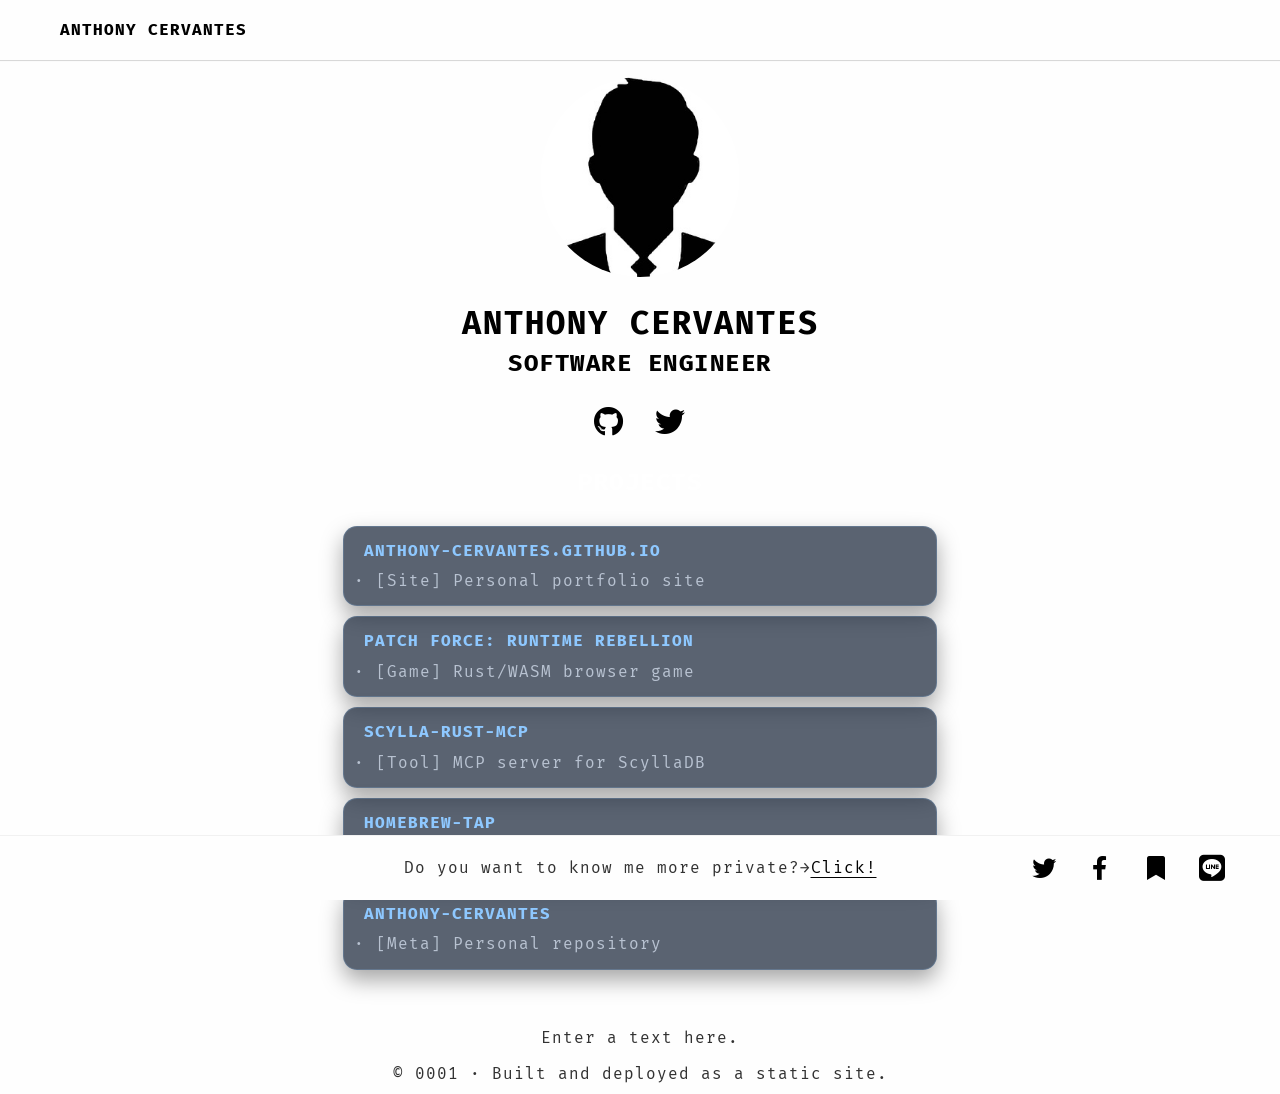
==== index.html @ d8d93382 "Remove Hugo artifacts and use plain static site" ====
<!DOCTYPE html>
<html lang="en">

  <head>
    <meta charset="utf-8">
    <meta name="viewport" content="width=device-width, initial-scale=1.0">

    <meta name="author" content="Anthony Cervantes">
    <meta name="description" content="Anthony Cervantes&#39; personal website">
    <meta name="keywords" content="blog,developer,personal">

    <meta property="og:site_name" content="Anthony Cervantes">
    <meta property="og:title" content="Anthony Cervantes">
    <meta property="og:description" content="Anthony Cervantes&#39; personal website">
    <meta property="og:type" content="website">
    <meta property="og:url" content="https://anthony-cervantes.github.io/">
    <meta property="og:image" content="https://anthony-cervantes.github.io/images/tn.png">
    <meta name="twitter:card" content="summary">
    <meta name="twitter:site" content="https://anthony-cervantes.github.io/">
    <meta name="twitter:image" content="https://anthony-cervantes.github.io/images/tn.png">

    <base href="https://anthony-cervantes.github.io/">
    <title>Anthony Cervantes</title>

    <link rel="canonical" href="https://anthony-cervantes.github.io/">
    
    <link rel="stylesheet" href="https://use.fontawesome.com/releases/v5.2.0/css/all.css" integrity="sha384-hWVjflwFxL6sNzntih27bfxkr27PmbbK/iSvJ+a4+0owXq79v+lsFkW54bOGbiDQ" crossorigin="anonymous">
    
    <link  rel="stylesheet" href="https://fonts.googleapis.com/css?family=Fira+Mono:400,700">
    <link rel="stylesheet" href="/css/normalize.min.css">
    <link rel="stylesheet" href="/css/style.min.css">

    

    

    <link rel="icon" type="image/png" href="/images/favicon-32x32.png" sizes="32x32">
    <link rel="icon" type="image/png" href="/images/favicon-16x16.png" sizes="16x16">

    <style>
      .projects {
        margin-top: 2.5rem;
        text-align: left;
        max-width: 700px;
      }

      .project-list {
        list-style: none;
        padding: 0;
        margin: 0;
        line-height: 1.9;
        display: grid;
        gap: 1rem;
      }

      .project-card {
        background: rgba(20, 34, 54, 0.7);
        border: 1px solid rgba(142, 200, 255, 0.2);
        border-radius: 14px;
        padding: 0.9rem 1rem;
        box-shadow: 0 10px 22px rgba(0, 0, 0, 0.35);
        transform: translateY(0);
        transition: transform 0.2s ease, box-shadow 0.2s ease;
      }

      .project-card:hover,
      .project-card:focus-within {
        transform: translateY(-4px);
        box-shadow: 0 14px 32px rgba(0, 0, 0, 0.45);
      }

      .project-card a {
        color: #8ec8ff;
        text-decoration: none;
        font-weight: 600;
      }

      .project-card a:hover {
        text-decoration: underline;
      }

      .project-meta {
        color: #b8c2d1;
        display: block;
      }

      @media (max-width: 480px) {
        .project-card {
          border-radius: 12px;
          padding: 0.8rem 0.85rem;
        }
      }
    </style>
  </head>

  <body class="">
    <main class="wrapper">
      <nav class="navigation">
  <section class="container">
    <a class="navigation-title" href="/">Anthony Cervantes</a>
    <input type="checkbox" id="menu-control"/>
    <label class="menu-mobile  float-right " for="menu-control">
      <span class="btn-mobile  float-right ">&#9776;</span>
      <ul class="navigation-list">
        
          
          
          
        
        
      </ul>
    </label>
  </section>
</nav>


      <div class="content">
        
  <section class="container centered">
  <div class="about">
    
      <div class="avatar"><img src="/images/avatar.jpg" alt="avatar"></div>
    
    <h1>Anthony Cervantes</h1>
    <h2>SOFTWARE ENGINEER</h2>
    
    <ul class="social-list">
      
        <li class="social-item">
          <a href="https://github.com/anthony-cervantes" aria-label="Github" >
            
              <i class="fab fa-github" aria-hidden="true"></i>
            
          </a>
        </li>
      
        <li class="social-item">
          <a href="https://twitter.com/maverick052184/" aria-label="Twitter" >
            
              <i class="fab fa-twitter" aria-hidden="true"></i>
            
          </a>
        </li>
      
    </ul>

    <section class="projects">
      <h2 style="text-align: center; margin-bottom: 1rem; color: #fff;">Projects</h2>
      <ul class="project-list">
        <li class="project-card">
          <a href="https://github.com/anthony-cervantes/anthony-cervantes.github.io" target="_blank" rel="noopener">anthony-cervantes.github.io</a>
          <span class="project-meta"> · [Site] Personal portfolio site</span>
        </li>
        <li class="project-card">
          <a href="https://anthony-cervantes.github.io/patch-force-runtime-rebellion/" target="_blank" rel="noopener">Patch Force: Runtime Rebellion</a>
          <span class="project-meta"> · [Game] Rust/WASM browser game</span>
        </li>
        <li class="project-card">
          <a href="https://github.com/anthony-cervantes/scylla-rust-mcp" target="_blank" rel="noopener">scylla-rust-mcp</a>
          <span class="project-meta"> · [Tool] MCP server for ScyllaDB</span>
        </li>
        <li class="project-card">
          <a href="https://github.com/anthony-cervantes/homebrew-tap" target="_blank" rel="noopener">homebrew-tap</a>
          <span class="project-meta"> · [Tool] Homebrew tap for Anthony Cervantes projects</span>
        </li>
        <li class="project-card">
          <a href="https://github.com/anthony-cervantes/anthony-cervantes" target="_blank" rel="noopener">anthony-cervantes</a>
          <span class="project-meta"> · [Meta] Personal repository</span>
        </li>
      </ul>
    </section>
    
  </div>
</section>


      </div>
      
        <footer class="footer">
  <section class="container">
    
      <div class="sns-shares sp-sns-shares">
        
          <a class="sns-share twitter-share" href="https://twitter.com/intent/tweet?original_referer=https%3A%2F%2Fanthony-cervantes.github.io%2F&ref_src=twsrc%5Etfw&text=Anthony%20Cervantes Anthony%20Cervantes&tw_p=tweetbutton&url=https%3A%2F%2Fanthony-cervantes.github.io%2F"><i class="fab fa-twitter"></i></a>
        
        
          <a class="fb btn sns-share fb-share" href="http://www.facebook.com/share.php?u=https%3A%2F%2Fanthony-cervantes.github.io%2F" onclick="window.open(this.href, 'FBwindow', 'width=650, height=450, menubar=no, toolbar=no, scrollbars=yes'); return false;"><i class="fab fa-facebook-f"></i></a>
        
        
          <a class="sns-share hatena-share" href="http://b.hatena.ne.jp/entry/https://anthony-cervantes.github.io/"  data-hatena-bookmark-layout="touch" data-hatena-bookmark-width="40" data-hatena-bookmark-height="40" title="このエントリーをはてなブックマークに追加"><i class="fas fa-bookmark"></i></a>
        
        
          <a class="sns-share line-share" href="https://social-plugins.line.me/lineit/share?url=https%3A%2F%2Fanthony-cervantes.github.io%2F"><i class="fab fa-line"></i></a>
        
        
      </div>
    
    
      <p>Enter a text here.</p>
    
     © 0001 · Built and deployed as a static site.

  </section>
</footer>
<div class="fixed-bar">
  <section class="container">
    
      <p id="privateTriggerText">Do you want to know me more private?→<a id="privateTrigger">Click!</a></p>
    
    
      <div class="sns-shares pc-sns-shares">
        
          <a class="sns-share twitter-share" href="https://twitter.com/intent/tweet?original_referer=https%3A%2F%2Fanthony-cervantes.github.io%2F&ref_src=twsrc%5Etfw&text=Anthony%20Cervantes Anthony%20Cervantes&tw_p=tweetbutton&url=https%3A%2F%2Fanthony-cervantes.github.io%2F"><i class="fab fa-twitter"></i></a>
        
        
          <a class="fb btn sns-share fb-share" href="http://www.facebook.com/share.php?u=https%3A%2F%2Fanthony-cervantes.github.io%2F" onclick="window.open(this.href, 'FBwindow', 'width=650, height=450, menubar=no, toolbar=no, scrollbars=yes'); return false;"><i class="fab fa-facebook-f"></i></a>
        
        
          <a class="sns-share hatena-share" href="http://b.hatena.ne.jp/entry/https://anthony-cervantes.github.io/"  data-hatena-bookmark-layout="touch" data-hatena-bookmark-width="40" data-hatena-bookmark-height="40" title="このエントリーをはてなブックマークに追加"><i class="fas fa-bookmark"></i></a>
        
        
          <a class="sns-share line-share" href="https://social-plugins.line.me/lineit/share?url=https%3A%2F%2Fanthony-cervantes.github.io%2F"><i class="fab fa-line"></i></a>
        
        
      </div>
    
  </section>
</div>

      
    </main>

    

  <script src="/js/app.js"></script>
  
  <script>
  (function($) {
    $(function() {
      $('#privateTrigger').on('click', function() {
        $('.private').slideToggle();
        $('#privateTriggerText').text("Thank You! Please share it if you like it→");
      });
    });
   })(jQuery);
  </script>
  
  </body>
</html>
---- css/style.min.css ----
*,*:after,*:before{box-sizing:inherit}html{box-sizing:border-box;font-size:62.5%}body{display:flex;color:#323232;background-color:#fefefe;font-family:'Fira Mono',monospace;font-size:1.6em;font-weight:400;letter-spacing:.0625em;line-height:1.8em}@media only screen and (min-device-width:320px) and (max-device-width:480px){body{font-size:1.4em;line-height:1.6em}}a{font-weight:700;color:#000;text-decoration:none}a:focus,a:hover{text-decoration:underline}p{margin:1.6rem 0 1.6rem 0}p a{font-weight:400;color:#000;text-decoration:underline;text-underline-position:under}p a:focus,p a:hover{color:#36c}h1,h2,h3,h4,h5,h6{color:#000;text-transform:uppercase;letter-spacing:.0625em;margin:3.2rem 0 1.6rem 0}h1{font-size:3.2rem;line-height:3.2rem}@media only screen and (min-device-width:320px) and (max-device-width:480px){h1{font-size:2.8rem;line-height:2.8rem}}h2{font-size:2.8rem;line-height:2.8rem}@media only screen and (min-device-width:320px) and (max-device-width:480px){h2{font-size:2.4rem;line-height:2.4rem}}h3{font-size:2.4rem;line-height:2.4rem}@media only screen and (min-device-width:320px) and (max-device-width:480px){h3{font-size:2rem;line-height:2rem}}h4{font-size:2.2rem;line-height:2.2rem}@media only screen and (min-device-width:320px) and (max-device-width:480px){h4{font-size:1.8rem;line-height:1.8rem}}h5{font-size:2rem;line-height:2rem}@media only screen and (min-device-width:320px) and (max-device-width:480px){h5{font-size:1.6rem;line-height:1.6rem}}h6{font-size:1.4rem;line-height:1.4rem}pre{margin:1.6rem 0 1rem 0;padding:1.6rem;overflow-x:auto}code{display:inline-block;background-color:#000;color:#fefefe;padding:.4rem .8rem .4rem .8rem}blockquote{border-left:2px solid #dcdcdc;padding-left:1.6rem;font-style:italic}th,td{padding:1.6rem}table{border-collapse:collapse}table td,table th{border:2px solid #000}table tr:first-child th{border-top:0}table tr:last-child td{border-bottom:0}table tr td:first-child,table tr th:first-child{border-left:0}table tr td:last-child,table tr th:last-child{border-right:0}img{max-width:100%}.wrapper{display:flex;flex-direction:column;min-height:100vh;width:100%}.container{margin:0 auto;max-width:120rem;width:100%;padding-left:2rem;padding-right:2rem}.navigation{height:6rem;width:100%}.navigation a{display:inline;font-size:1.6rem;text-transform:uppercase;line-height:6rem;letter-spacing:.1rem}@media only screen and (min-device-width:320px) and (max-device-width:768px){.navigation a{font-size:1.6rem}}.navigation ul{list-style:none;margin-bottom:0;margin-top:0}.navigation ul li{float:left;margin:0;position:relative}.navigation ul li a{margin-left:1rem;margin-right:1rem}@media only screen and (min-device-width:320px) and (max-device-width:768px){.navigation ul li{float:none !important}}@media only screen and (min-device-width:320px) and (max-device-width:768px){.navigation ul{visibility:hidden;opacity:0;max-height:0;z-index:5;top:5rem;right:0;width:100%;position:absolute;background-color:rgba(254,254,254,0.98);padding:0;border-bottom:solid 2px #e2dfe1;transition:opacity .25s,max-height .15s linear}}#menu-control{display:none}.btn-mobile{display:none}.mobile-menu-lang-separator-centered{display:none}@media only screen and (min-device-width:320px) and (max-device-width:768px){.btn-mobile{display:block;font-size:2rem;color:black;cursor:pointer;margin-top:1.5rem}#menu-control:checked+label .btn-mobile{color:#e2dfe1}#menu-control:checked+label ul{visibility:visible;opacity:1;max-height:100rem}.navigation-item{position:relative}.mobile-menu-lang-separator-centered{display:block;padding-left:7rem;padding-right:7rem}.mobile-menu-lang-separator-full{padding-left:1.5rem;padding-right:1.5rem}.multilingual-separator{display:none}.align-left{text-align:left;padding-left:1rem}.align-right{text-align:right;padding-right:1rem}.align-center{text-align:center}}.content{flex:1;margin-top:1.6rem;margin-bottom:3.2rem}.content article header{margin-top:3.2rem;margin-bottom:3.2rem}.content article header h1,.content article header h2{margin:0}.content article header h2{margin-top:1rem;font-size:1.8rem;color:#323232}@media only screen and (min-device-width:320px) and (max-device-width:480px){.content article header h2{font-size:1.6rem}}.avatar img{width:20rem;height:auto;border-radius:50%}@media only screen and (max-device-width:768px){.avatar img{width:10rem}}.list ul{margin:3.2rem 0 3.2rem 0;list-style:none;padding:0}.list ul li{font-size:1.6rem}@media only screen and (min-device-width:320px) and (max-device-width:480px){.list ul li{font-size:1.4rem;margin:1.6rem 0 1.6rem 0}}.list ul li span{display:inline-block;text-align:right;width:20rem;margin-right:3rem}@media only screen and (min-device-width:320px) and (max-device-width:480px){.list ul li span{display:block;text-align:left}}.list ul li a{text-transform:uppercase}.pagination{margin-top:6rem;text-align:center}.pagination li{display:inline;text-align:center}.pagination li span{margin:0;text-align:center;width:3.2rem}.pagination li a span{margin:0;text-align:center;width:3.2rem}.centered{display:flex;height:100%;align-items:center;justify-content:center}.centered .about{text-align:center}.centered .about h1{margin-top:2rem;margin-bottom:.5rem}.centered .about h2{margin-top:1rem;margin-bottom:.5rem;font-size:2.4rem}@media only screen and (min-device-width:320px) and (max-device-width:480px){.centered .about h2{font-size:2rem}}.centered .about ul{list-style:none;margin:3rem 0 1rem 0;padding:0}.centered .about ul li{display:inline-block;position:relative}.centered .about ul li a{text-transform:uppercase;margin-left:1rem;margin-right:1rem;font-size:1.6rem}@media only screen and (min-device-width:320px) and (max-device-width:480px){.centered .about ul li a{font-size:1.4rem}}.centered .error{text-align:center}.centered .error h1{margin-top:2rem;margin-bottom:.5rem;font-size:4.6rem}@media only screen and (min-device-width:320px) and (max-device-width:480px){.centered .error h1{font-size:3.2rem}}.centered .error h2{margin-top:2rem;margin-bottom:3.2rem;font-size:3.2rem}@media only screen and (min-device-width:320px) and (max-device-width:480px){.centered .error h2{font-size:2.8rem}}.footer{width:100%;text-align:center;line-height:2rem;margin-bottom:1rem}.float-right{float:right}.float-left{float:left}.title{font-weight:bold}a{position:relative;transition:.5s}a:before,a:after{position:absolute;bottom:-2px;content:"";display:inline-block;width:0;height:2px;background:#f30034;transition:.5s}a:before{left:50%}a:after{right:50%}a:hover{text-decoration:none}a:hover:before,a:hover:after{width:50%}.private{display:none}.private-inner{display:table-cell}.portfolio .portfolio-inner{display:flex;align-items:stretch}.portfolio .portfolio-inner .portfolio-image{display:flex;align-items:center;margin-right:5%;width:45%}.portfolio .portfolio-inner .portfolio-content{flex:1}#privateTrigger{cursor:pointer}#privateTrigger:hover:before,#privateTrigger:hover:after{width:0}.navigation{height:auto;box-shadow:0 0 1px rgba(0,0,0,0.08);border-bottom:1px solid rgba(0,0,0,0.15)}.fixed-bar{position:fixed;bottom:0;margin:0;height:65px;width:100%;border-top:1px solid rgba(0,0,0,0.05);background:#fefefe}.fixed-bar .container{display:flex;justify-content:center;align-items:center;position:relative;height:65px}code{background:#364549 !important}.social-list .social-item i{font-size:30px}.sns-shares{display:flex;align-items:center;justify-content:space-around;position:absolute;right:0}.sns-shares .sns-share{display:flex;align-items:center;justify-content:space-around;height:56px;width:56px;text-decoration:none}.sns-shares .sns-share:hover:before,.sns-shares .sns-share:hover:after{width:0}.sns-shares .twitter-share .fa-twitter{font-size:24px}.sns-shares .fb-share .fa-facebook-f{font-size:24px}.sns-shares .hatena-share .fa-bookmark{font-size:24px}.sns-shares .line-share .fa-line{font-size:30px}.sns-shares .linkedIn-share .fa-linkedin{font-size:30px}.sp-sns-shares{display:none}@media(max-width:920px){.pc-sns-shares{display:none}.sp-sns-shares{display:flex;position:relative;justify-content:space-around;width:100%}.portfolio .portfolio-inner{display:block}.portfolio .portfolio-inner .portfolio-image{width:100%}}.chroma{color:#e3e3e3;background-color:#364549}.chroma .err{color:#ddd;border-bottom:2px dotted #c01b1b}.chroma .lntd{vertical-align:top;padding:0;margin:0;border:0}.chroma .lntable{border-spacing:0;padding:0;margin:0;border:0;width:auto;overflow:auto;display:block}.chroma .hl{display:block;width:100%;background-color:#ffc}.chroma .lnt{margin-right:.4em;padding:0 .4em 0 .4em}.chroma .ln{margin-right:.4em;padding:0 .4em 0 .4em}.chroma .k{color:#ebd247}.chroma .kc{color:#ebd247}.chroma .kd{color:#ebd247}.chroma .kn{color:#ff8095}.chroma .kp{color:#ebd247}.chroma .kr{color:#ebd247}.chroma .kt{color:#ebd247}.chroma .na{color:#8bdf4c}.chroma .nc{color:#8bdf4c}.chroma .no{color:#ebd247}.chroma .nd{color:#8bdf4c}.chroma .ne{color:#8bdf4c}.chroma .nf{color:#8bdf4c}.chroma .nx{color:#8bdf4c}.chroma .nt{color:#ff8095}.chroma .l{color:#a980f5}.chroma .ld{color:#41b7d7}.chroma .s{color:#41b7d7}.chroma .sa{color:#41b7d7}.chroma .sb{color:#41b7d7}.chroma .sc{color:#41b7d7}.chroma .dl{color:#41b7d7}.chroma .sd{color:#41b7d7}.chroma .s2{color:#41b7d7}.chroma .se{color:#a980f5}.chroma .sh{color:#41b7d7}.chroma .si{color:#41b7d7}.chroma .sx{color:#41b7d7}.chroma .sr{color:#41b7d7}.chroma .s1{color:#41b7d7}.chroma .ss{color:#41b7d7}.chroma .m{color:#a980f5}.chroma .mb{color:#a980f5}.chroma .mf{color:#a980f5}.chroma .mh{color:#a980f5}.chroma .mi{color:#a980f5}.chroma .il{color:#a980f5}.chroma .mo{color:#a980f5}.chroma .o{color:#ff8095}.chroma .ow{color:#ff8095}.chroma .c{color:#9dabae}.chroma .ch{color:#9dabae}.chroma .cm{color:#9dabae}.chroma .c1{color:#9dabae}.chroma .cs{color:#9dabae}.chroma .cp{color:#9dabae}.chroma .cpf{color:#9dabae}.chroma .gd{color:#ff8095}.chroma .ge{font-style:italic}.chroma .gi{color:#8bdf4c}.chroma .gs{font-weight:bold}.chroma .gu{color:#9dabae}
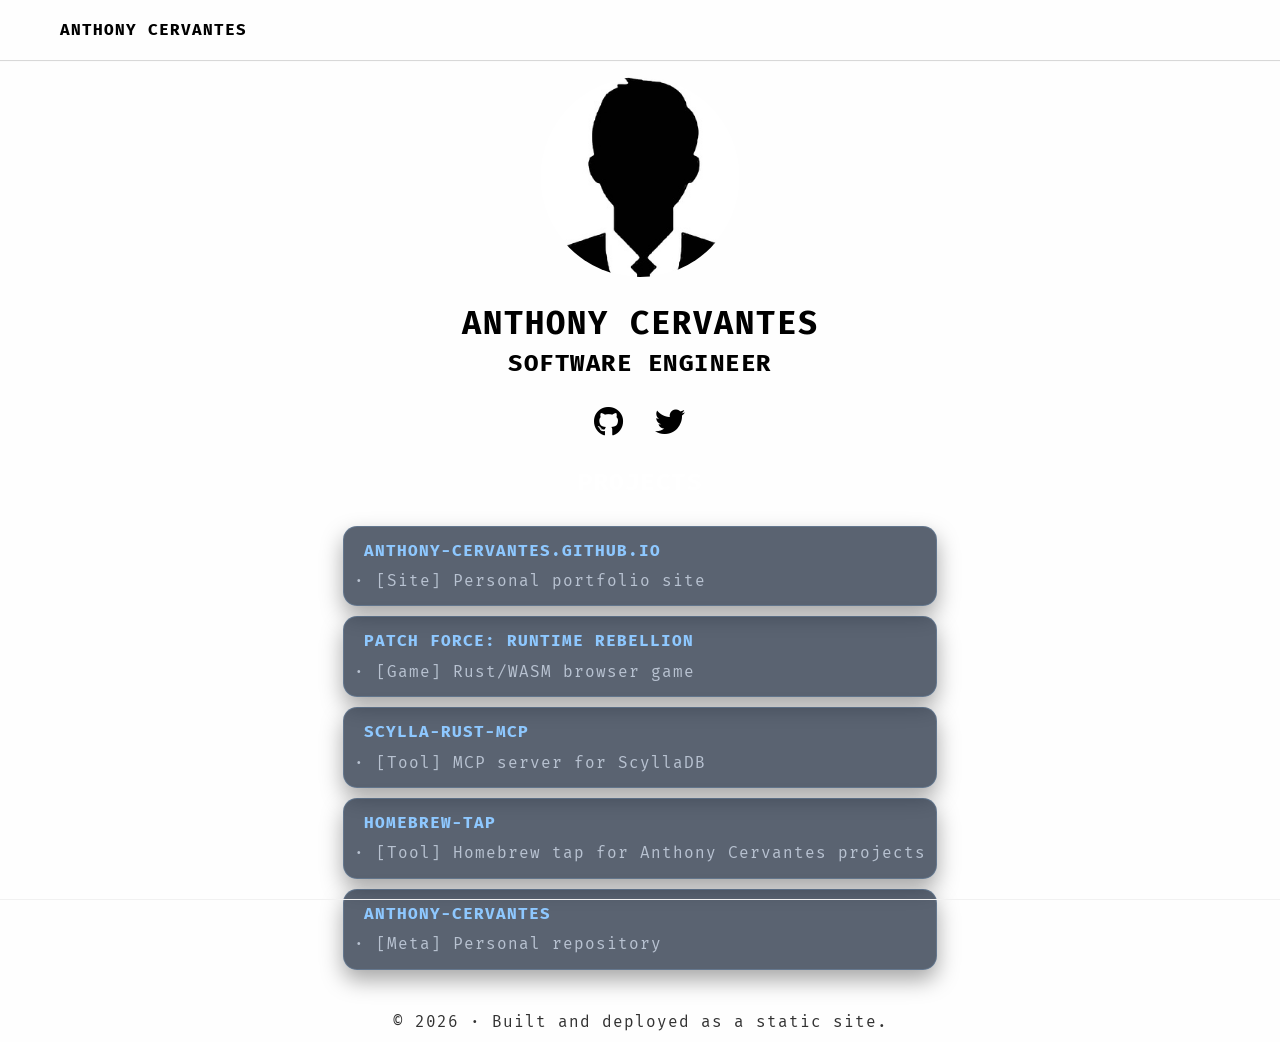
==== commit 28a3a840: "Refactor index.html and update year" ====
--- a/index.html
+++ b/index.html
@@ -1,249 +1,359 @@
-<!DOCTYPE html>
+<!doctype html>
 <html lang="en">
-
-  <head>
-    <meta charset="utf-8">
-    <meta name="viewport" content="width=device-width, initial-scale=1.0">
-
-    <meta name="author" content="Anthony Cervantes">
-    <meta name="description" content="Anthony Cervantes&#39; personal website">
-    <meta name="keywords" content="blog,developer,personal">
-
-    <meta property="og:site_name" content="Anthony Cervantes">
-    <meta property="og:title" content="Anthony Cervantes">
-    <meta property="og:description" content="Anthony Cervantes&#39; personal website">
-    <meta property="og:type" content="website">
-    <meta property="og:url" content="https://anthony-cervantes.github.io/">
-    <meta property="og:image" content="https://anthony-cervantes.github.io/images/tn.png">
-    <meta name="twitter:card" content="summary">
-    <meta name="twitter:site" content="https://anthony-cervantes.github.io/">
-    <meta name="twitter:image" content="https://anthony-cervantes.github.io/images/tn.png">
-
-    <base href="https://anthony-cervantes.github.io/">
-    <title>Anthony Cervantes</title>
-
-    <link rel="canonical" href="https://anthony-cervantes.github.io/">
-    
-    <link rel="stylesheet" href="https://use.fontawesome.com/releases/v5.2.0/css/all.css" integrity="sha384-hWVjflwFxL6sNzntih27bfxkr27PmbbK/iSvJ+a4+0owXq79v+lsFkW54bOGbiDQ" crossorigin="anonymous">
-    
-    <link  rel="stylesheet" href="https://fonts.googleapis.com/css?family=Fira+Mono:400,700">
-    <link rel="stylesheet" href="/css/normalize.min.css">
-    <link rel="stylesheet" href="/css/style.min.css">
-
-    
-
-    
-
-    <link rel="icon" type="image/png" href="/images/favicon-32x32.png" sizes="32x32">
-    <link rel="icon" type="image/png" href="/images/favicon-16x16.png" sizes="16x16">
-
-    <style>
-      .projects {
-        margin-top: 2.5rem;
-        text-align: left;
-        max-width: 700px;
-      }
-
-      .project-list {
-        list-style: none;
-        padding: 0;
-        margin: 0;
-        line-height: 1.9;
-        display: grid;
-        gap: 1rem;
-      }
-
-      .project-card {
-        background: rgba(20, 34, 54, 0.7);
-        border: 1px solid rgba(142, 200, 255, 0.2);
-        border-radius: 14px;
-        padding: 0.9rem 1rem;
-        box-shadow: 0 10px 22px rgba(0, 0, 0, 0.35);
-        transform: translateY(0);
-        transition: transform 0.2s ease, box-shadow 0.2s ease;
-      }
-
-      .project-card:hover,
-      .project-card:focus-within {
-        transform: translateY(-4px);
-        box-shadow: 0 14px 32px rgba(0, 0, 0, 0.45);
-      }
-
-      .project-card a {
-        color: #8ec8ff;
-        text-decoration: none;
-        font-weight: 600;
-      }
-
-      .project-card a:hover {
-        text-decoration: underline;
-      }
-
-      .project-meta {
-        color: #b8c2d1;
-        display: block;
-      }
-
-      @media (max-width: 480px) {
-        .project-card {
-          border-radius: 12px;
-          padding: 0.8rem 0.85rem;
-        }
-      }
-    </style>
-  </head>
-
-  <body class="">
-    <main class="wrapper">
-      <nav class="navigation">
-  <section class="container">
-    <a class="navigation-title" href="/">Anthony Cervantes</a>
-    <input type="checkbox" id="menu-control"/>
-    <label class="menu-mobile  float-right " for="menu-control">
-      <span class="btn-mobile  float-right ">&#9776;</span>
-      <ul class="navigation-list">
-        
-          
-          
-          
-        
-        
-      </ul>
-    </label>
-  </section>
-</nav>
-
-
-      <div class="content">
-        
-  <section class="container centered">
-  <div class="about">
-    
-      <div class="avatar"><img src="/images/avatar.jpg" alt="avatar"></div>
-    
-    <h1>Anthony Cervantes</h1>
-    <h2>SOFTWARE ENGINEER</h2>
-    
-    <ul class="social-list">
-      
-        <li class="social-item">
-          <a href="https://github.com/anthony-cervantes" aria-label="Github" >
-            
-              <i class="fab fa-github" aria-hidden="true"></i>
-            
-          </a>
-        </li>
-      
-        <li class="social-item">
-          <a href="https://twitter.com/maverick052184/" aria-label="Twitter" >
-            
-              <i class="fab fa-twitter" aria-hidden="true"></i>
-            
-          </a>
-        </li>
-      
-    </ul>
-
-    <section class="projects">
-      <h2 style="text-align: center; margin-bottom: 1rem; color: #fff;">Projects</h2>
-      <ul class="project-list">
-        <li class="project-card">
-          <a href="https://github.com/anthony-cervantes/anthony-cervantes.github.io" target="_blank" rel="noopener">anthony-cervantes.github.io</a>
-          <span class="project-meta"> · [Site] Personal portfolio site</span>
-        </li>
-        <li class="project-card">
-          <a href="https://anthony-cervantes.github.io/patch-force-runtime-rebellion/" target="_blank" rel="noopener">Patch Force: Runtime Rebellion</a>
-          <span class="project-meta"> · [Game] Rust/WASM browser game</span>
-        </li>
-        <li class="project-card">
-          <a href="https://github.com/anthony-cervantes/scylla-rust-mcp" target="_blank" rel="noopener">scylla-rust-mcp</a>
-          <span class="project-meta"> · [Tool] MCP server for ScyllaDB</span>
-        </li>
-        <li class="project-card">
-          <a href="https://github.com/anthony-cervantes/homebrew-tap" target="_blank" rel="noopener">homebrew-tap</a>
-          <span class="project-meta"> · [Tool] Homebrew tap for Anthony Cervantes projects</span>
-        </li>
-        <li class="project-card">
-          <a href="https://github.com/anthony-cervantes/anthony-cervantes" target="_blank" rel="noopener">anthony-cervantes</a>
-          <span class="project-meta"> · [Meta] Personal repository</span>
-        </li>
-      </ul>
-    </section>
-    
-  </div>
-</section>
-
-
-      </div>
-      
-        <footer class="footer">
-  <section class="container">
-    
-      <div class="sns-shares sp-sns-shares">
-        
-          <a class="sns-share twitter-share" href="https://twitter.com/intent/tweet?original_referer=https%3A%2F%2Fanthony-cervantes.github.io%2F&ref_src=twsrc%5Etfw&text=Anthony%20Cervantes Anthony%20Cervantes&tw_p=tweetbutton&url=https%3A%2F%2Fanthony-cervantes.github.io%2F"><i class="fab fa-twitter"></i></a>
-        
-        
-          <a class="fb btn sns-share fb-share" href="http://www.facebook.com/share.php?u=https%3A%2F%2Fanthony-cervantes.github.io%2F" onclick="window.open(this.href, 'FBwindow', 'width=650, height=450, menubar=no, toolbar=no, scrollbars=yes'); return false;"><i class="fab fa-facebook-f"></i></a>
-        
-        
-          <a class="sns-share hatena-share" href="http://b.hatena.ne.jp/entry/https://anthony-cervantes.github.io/"  data-hatena-bookmark-layout="touch" data-hatena-bookmark-width="40" data-hatena-bookmark-height="40" title="このエントリーをはてなブックマークに追加"><i class="fas fa-bookmark"></i></a>
-        
-        
-          <a class="sns-share line-share" href="https://social-plugins.line.me/lineit/share?url=https%3A%2F%2Fanthony-cervantes.github.io%2F"><i class="fab fa-line"></i></a>
-        
-        
-      </div>
-    
-    
-      <p>Enter a text here.</p>
-    
-     © 0001 · Built and deployed as a static site.
-
-  </section>
-</footer>
-<div class="fixed-bar">
-  <section class="container">
-    
-      <p id="privateTriggerText">Do you want to know me more private?→<a id="privateTrigger">Click!</a></p>
-    
-    
-      <div class="sns-shares pc-sns-shares">
-        
-          <a class="sns-share twitter-share" href="https://twitter.com/intent/tweet?original_referer=https%3A%2F%2Fanthony-cervantes.github.io%2F&ref_src=twsrc%5Etfw&text=Anthony%20Cervantes Anthony%20Cervantes&tw_p=tweetbutton&url=https%3A%2F%2Fanthony-cervantes.github.io%2F"><i class="fab fa-twitter"></i></a>
-        
-        
-          <a class="fb btn sns-share fb-share" href="http://www.facebook.com/share.php?u=https%3A%2F%2Fanthony-cervantes.github.io%2F" onclick="window.open(this.href, 'FBwindow', 'width=650, height=450, menubar=no, toolbar=no, scrollbars=yes'); return false;"><i class="fab fa-facebook-f"></i></a>
-        
-        
-          <a class="sns-share hatena-share" href="http://b.hatena.ne.jp/entry/https://anthony-cervantes.github.io/"  data-hatena-bookmark-layout="touch" data-hatena-bookmark-width="40" data-hatena-bookmark-height="40" title="このエントリーをはてなブックマークに追加"><i class="fas fa-bookmark"></i></a>
-        
-        
-          <a class="sns-share line-share" href="https://social-plugins.line.me/lineit/share?url=https%3A%2F%2Fanthony-cervantes.github.io%2F"><i class="fab fa-line"></i></a>
-        
-        
-      </div>
-    
-  </section>
-</div>
-
-      
-    </main>
-
-    
-
-  <script src="/js/app.js"></script>
-  
-  <script>
-  (function($) {
-    $(function() {
-      $('#privateTrigger').on('click', function() {
-        $('.private').slideToggle();
-        $('#privateTriggerText').text("Thank You! Please share it if you like it→");
-      });
-    });
-   })(jQuery);
-  </script>
-  
-  </body>
+    <head>
+        <meta charset="utf-8" />
+        <meta name="viewport" content="width=device-width, initial-scale=1.0" />
+
+        <meta name="author" content="Anthony Cervantes" />
+        <meta
+            name="description"
+            content="Anthony Cervantes&#39; personal website"
+        />
+        <meta name="keywords" content="blog,developer,personal" />
+
+        <meta property="og:site_name" content="Anthony Cervantes" />
+        <meta property="og:title" content="Anthony Cervantes" />
+        <meta
+            property="og:description"
+            content="Anthony Cervantes&#39; personal website"
+        />
+        <meta property="og:type" content="website" />
+        <meta
+            property="og:url"
+            content="https://anthony-cervantes.github.io/"
+        />
+        <meta
+            property="og:image"
+            content="https://anthony-cervantes.github.io/images/tn.png"
+        />
+        <meta name="twitter:card" content="summary" />
+        <meta
+            name="twitter:site"
+            content="https://anthony-cervantes.github.io/"
+        />
+        <meta
+            name="twitter:image"
+            content="https://anthony-cervantes.github.io/images/tn.png"
+        />
+
+        <base href="https://anthony-cervantes.github.io/" />
+        <title>Anthony Cervantes</title>
+
+        <link rel="canonical" href="https://anthony-cervantes.github.io/" />
+
+        <link
+            rel="stylesheet"
+            href="https://use.fontawesome.com/releases/v5.2.0/css/all.css"
+            integrity="sha384-hWVjflwFxL6sNzntih27bfxkr27PmbbK/iSvJ+a4+0owXq79v+lsFkW54bOGbiDQ"
+            crossorigin="anonymous"
+        />
+
+        <link
+            rel="stylesheet"
+            href="https://fonts.googleapis.com/css?family=Fira+Mono:400,700"
+        />
+        <link rel="stylesheet" href="/css/normalize.min.css" />
+        <link rel="stylesheet" href="/css/style.min.css" />
+
+        <link
+            rel="icon"
+            type="image/png"
+            href="/images/favicon-32x32.png"
+            sizes="32x32"
+        />
+        <link
+            rel="icon"
+            type="image/png"
+            href="/images/favicon-16x16.png"
+            sizes="16x16"
+        />
+
+        <style>
+            .projects {
+                margin-top: 2.5rem;
+                text-align: left;
+                max-width: 700px;
+            }
+
+            .project-list {
+                list-style: none;
+                padding: 0;
+                margin: 0;
+                line-height: 1.9;
+                display: grid;
+                gap: 1rem;
+            }
+
+            .project-card {
+                background: rgba(20, 34, 54, 0.7);
+                border: 1px solid rgba(142, 200, 255, 0.2);
+                border-radius: 14px;
+                padding: 0.9rem 1rem;
+                box-shadow: 0 10px 22px rgba(0, 0, 0, 0.35);
+                transform: translateY(0);
+                transition:
+                    transform 0.2s ease,
+                    box-shadow 0.2s ease;
+            }
+
+            .project-card:hover,
+            .project-card:focus-within {
+                transform: translateY(-4px);
+                box-shadow: 0 14px 32px rgba(0, 0, 0, 0.45);
+            }
+
+            .project-card a {
+                color: #8ec8ff;
+                text-decoration: none;
+                font-weight: 600;
+            }
+
+            .project-card a:hover {
+                text-decoration: underline;
+            }
+
+            .project-meta {
+                color: #b8c2d1;
+                display: block;
+            }
+
+            @media (max-width: 480px) {
+                .project-card {
+                    border-radius: 12px;
+                    padding: 0.8rem 0.85rem;
+                }
+            }
+        </style>
+    </head>
+
+    <body class="">
+        <main class="wrapper">
+            <nav class="navigation">
+                <section class="container">
+                    <a class="navigation-title" href="/">Anthony Cervantes</a>
+                    <input type="checkbox" id="menu-control" />
+                    <label class="menu-mobile float-right" for="menu-control">
+                        <span class="btn-mobile float-right">&#9776;</span>
+                        <ul class="navigation-list"></ul>
+                    </label>
+                </section>
+            </nav>
+
+            <div class="content">
+                <section class="container centered">
+                    <div class="about">
+                        <div class="avatar">
+                            <img src="/images/avatar.jpg" alt="avatar" />
+                        </div>
+
+                        <h1>Anthony Cervantes</h1>
+                        <h2>SOFTWARE ENGINEER</h2>
+
+                        <ul class="social-list">
+                            <li class="social-item">
+                                <a
+                                    href="https://github.com/anthony-cervantes"
+                                    aria-label="Github"
+                                >
+                                    <i
+                                        class="fab fa-github"
+                                        aria-hidden="true"
+                                    ></i>
+                                </a>
+                            </li>
+
+                            <li class="social-item">
+                                <a
+                                    href="https://twitter.com/maverick052184/"
+                                    aria-label="Twitter"
+                                >
+                                    <i
+                                        class="fab fa-twitter"
+                                        aria-hidden="true"
+                                    ></i>
+                                </a>
+                            </li>
+                        </ul>
+
+                        <section class="projects">
+                            <h2
+                                style="
+                                    text-align: center;
+                                    margin-bottom: 1rem;
+                                    color: #fff;
+                                "
+                            >
+                                Projects
+                            </h2>
+                            <ul class="project-list">
+                                <li class="project-card">
+                                    <a
+                                        href="https://github.com/anthony-cervantes/anthony-cervantes.github.io"
+                                        target="_blank"
+                                        rel="noopener"
+                                        >anthony-cervantes.github.io</a
+                                    >
+                                    <span class="project-meta">
+                                        · [Site] Personal portfolio site</span
+                                    >
+                                </li>
+                                <li class="project-card">
+                                    <a
+                                        href="https://anthony-cervantes.github.io/patch-force-runtime-rebellion/"
+                                        target="_blank"
+                                        rel="noopener"
+                                        >Patch Force: Runtime Rebellion</a
+                                    >
+                                    <span class="project-meta">
+                                        · [Game] Rust/WASM browser game</span
+                                    >
+                                </li>
+                                <li class="project-card">
+                                    <a
+                                        href="https://github.com/anthony-cervantes/scylla-rust-mcp"
+                                        target="_blank"
+                                        rel="noopener"
+                                        >scylla-rust-mcp</a
+                                    >
+                                    <span class="project-meta">
+                                        · [Tool] MCP server for ScyllaDB</span
+                                    >
+                                </li>
+                                <li class="project-card">
+                                    <a
+                                        href="https://github.com/anthony-cervantes/homebrew-tap"
+                                        target="_blank"
+                                        rel="noopener"
+                                        >homebrew-tap</a
+                                    >
+                                    <span class="project-meta">
+                                        · [Tool] Homebrew tap for Anthony
+                                        Cervantes projects</span
+                                    >
+                                </li>
+                                <li class="project-card">
+                                    <a
+                                        href="https://github.com/anthony-cervantes/anthony-cervantes"
+                                        target="_blank"
+                                        rel="noopener"
+                                        >anthony-cervantes</a
+                                    >
+                                    <span class="project-meta">
+                                        · [Meta] Personal repository</span
+                                    >
+                                </li>
+                            </ul>
+                        </section>
+                    </div>
+                </section>
+            </div>
+
+            <footer class="footer">
+                <section class="container">
+                    <div class="sns-shares sp-sns-shares">
+                        <a
+                            class="sns-share twitter-share"
+                            href="https://twitter.com/intent/tweet?original_referer=https%3A%2F%2Fanthony-cervantes.github.io%2F&ref_src=twsrc%5Etfw&text=Anthony%20Cervantes Anthony%20Cervantes&tw_p=tweetbutton&url=https%3A%2F%2Fanthony-cervantes.github.io%2F"
+                            ><i class="fab fa-twitter"></i
+                        ></a>
+
+                        <a
+                            class="fb btn sns-share fb-share"
+                            href="http://www.facebook.com/share.php?u=https%3A%2F%2Fanthony-cervantes.github.io%2F"
+                            onclick="
+                                window.open(
+                                    this.href,
+                                    'FBwindow',
+                                    'width=650, height=450, menubar=no, toolbar=no, scrollbars=yes',
+                                );
+                                return false;
+                            "
+                            ><i class="fab fa-facebook-f"></i
+                        ></a>
+
+                        <a
+                            class="sns-share hatena-share"
+                            href="http://b.hatena.ne.jp/entry/https://anthony-cervantes.github.io/"
+                            data-hatena-bookmark-layout="touch"
+                            data-hatena-bookmark-width="40"
+                            data-hatena-bookmark-height="40"
+                            title="このエントリーをはてなブックマークに追加"
+                            ><i class="fas fa-bookmark"></i
+                        ></a>
+
+                        <a
+                            class="sns-share line-share"
+                            href="https://social-plugins.line.me/lineit/share?url=https%3A%2F%2Fanthony-cervantes.github.io%2F"
+                            ><i class="fab fa-line"></i
+                        ></a>
+                    </div>
+
+                    © 2026 · Built and deployed as a static site.
+                </section>
+            </footer>
+            <div class="fixed-bar">
+                <section class="container">
+                    <p id="privateTriggerText">
+                        Do you want to know me more private?→<a
+                            id="privateTrigger"
+                            >Click!</a
+                        >
+                    </p>
+
+                    <div class="sns-shares pc-sns-shares">
+                        <a
+                            class="sns-share twitter-share"
+                            href="https://twitter.com/intent/tweet?original_referer=https%3A%2F%2Fanthony-cervantes.github.io%2F&ref_src=twsrc%5Etfw&text=Anthony%20Cervantes Anthony%20Cervantes&tw_p=tweetbutton&url=https%3A%2F%2Fanthony-cervantes.github.io%2F"
+                            ><i class="fab fa-twitter"></i
+                        ></a>
+
+                        <a
+                            class="fb btn sns-share fb-share"
+                            href="http://www.facebook.com/share.php?u=https%3A%2F%2Fanthony-cervantes.github.io%2F"
+                            onclick="
+                                window.open(
+                                    this.href,
+                                    'FBwindow',
+                                    'width=650, height=450, menubar=no, toolbar=no, scrollbars=yes',
+                                );
+                                return false;
+                            "
+                            ><i class="fab fa-facebook-f"></i
+                        ></a>
+
+                        <a
+                            class="sns-share hatena-share"
+                            href="http://b.hatena.ne.jp/entry/https://anthony-cervantes.github.io/"
+                            data-hatena-bookmark-layout="touch"
+                            data-hatena-bookmark-width="40"
+                            data-hatena-bookmark-height="40"
+                            title="このエントリーをはてなブックマークに追加"
+                            ><i class="fas fa-bookmark"></i
+                        ></a>
+
+                        <a
+                            class="sns-share line-share"
+                            href="https://social-plugins.line.me/lineit/share?url=https%3A%2F%2Fanthony-cervantes.github.io%2F"
+                            ><i class="fab fa-line"></i
+                        ></a>
+                    </div>
+                </section>
+            </div>
+        </main>
+
+        <script src="/js/app.js"></script>
+
+        <script>
+            (function ($) {
+                $(function () {
+                    $("#privateTrigger").on("click", function () {
+                        $(".private").slideToggle();
+                        $("#privateTriggerText").text(
+                            "Thank You! Please share it if you like it→",
+                        );
+                    });
+                });
+            })(jQuery);
+        </script>
+    </body>
 </html>
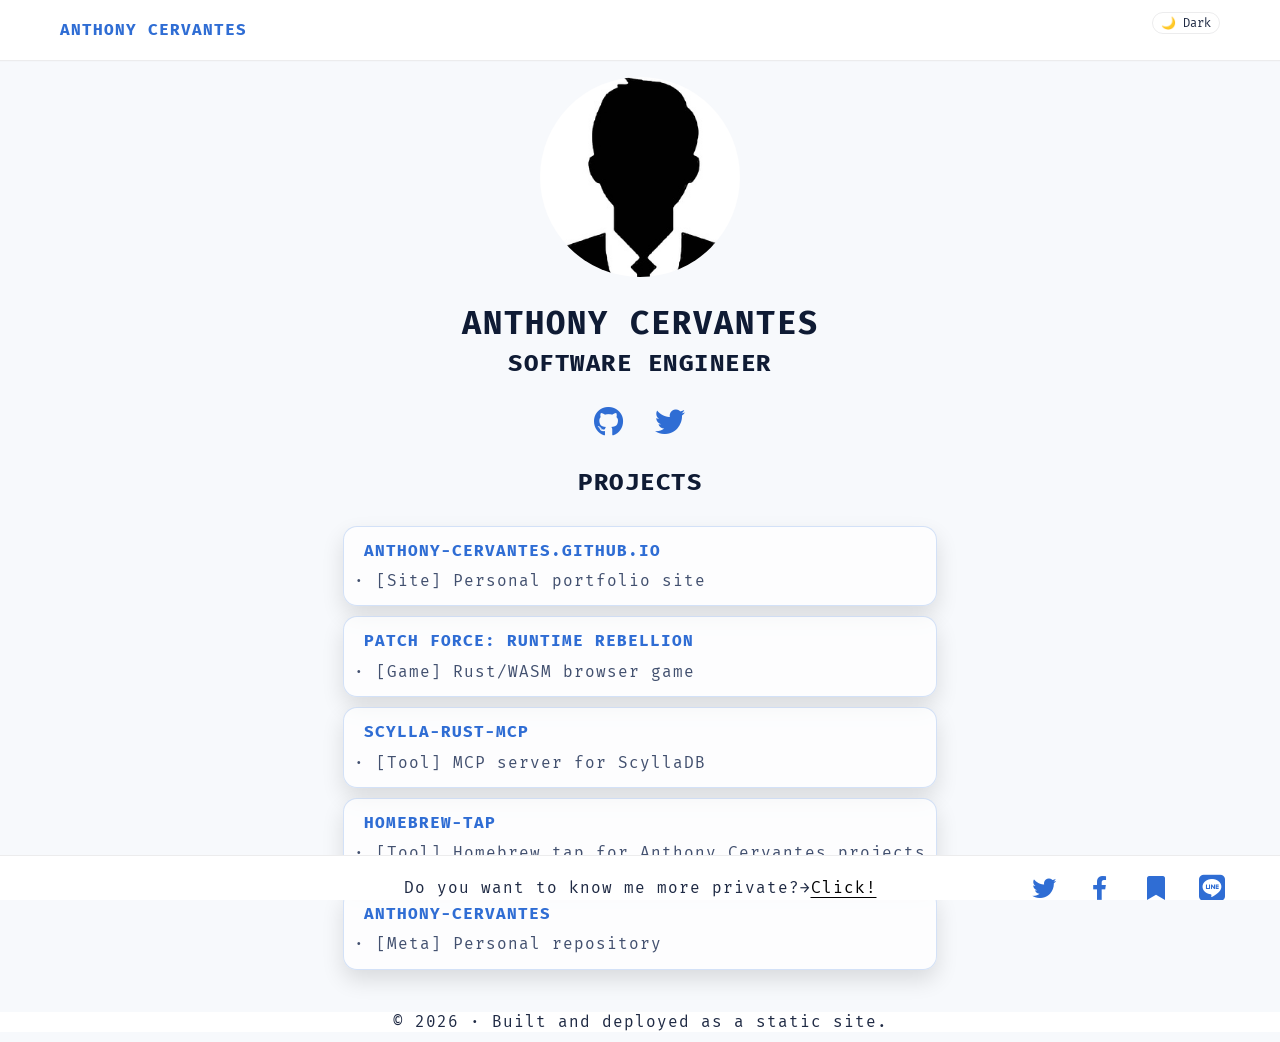
==== commit 2bba9d53: "Add persistent dark/light mode toggle" ====
--- a/index.html
+++ b/index.html
@@ -69,6 +69,105 @@
         />
 
         <style>
+            :root {
+                --bg: #f7f9fc;
+                --surface: #ffffff;
+                --text: #1f2a44;
+                --muted: #42506f;
+                --heading: #0f1b34;
+                --link: #2f6dd4;
+                --link-hover: #1447a5;
+                --line: rgba(17, 22, 30, 0.08);
+                --card-bg: rgba(255, 255, 255, 0.7);
+                --card-border: rgba(47, 109, 212, 0.2);
+                --card-text: #1f2a44;
+                --card-meta: #42506f;
+                --card-shadow: 0 10px 22px rgba(0, 0, 0, 0.12);
+                --card-shadow-hover: 0 14px 32px rgba(0, 0, 0, 0.18);
+            }
+
+            body.theme-dark {
+                --bg: #070b16;
+                --surface: #0b1428;
+                --text: #ecf0f7;
+                --muted: #b8c2d1;
+                --heading: #ffffff;
+                --link: #8ec8ff;
+                --link-hover: #c8e4ff;
+                --line: rgba(255, 255, 255, 0.15);
+                --card-bg: rgba(20, 34, 54, 0.7);
+                --card-border: rgba(142, 200, 255, 0.25);
+                --card-text: #ecf0f7;
+                --card-meta: #b8c2d1;
+                --card-shadow: 0 10px 22px rgba(0, 0, 0, 0.45);
+                --card-shadow-hover: 0 14px 32px rgba(0, 0, 0, 0.55);
+            }
+
+            body,
+            .fixed-bar,
+            .navigation,
+            .footer,
+            .project-card {
+                transition:
+                    background-color 0.25s ease,
+                    color 0.25s ease,
+                    box-shadow 0.25s ease;
+            }
+
+            body {
+                background-color: var(--bg);
+                color: var(--text);
+            }
+
+            a,
+            a:focus,
+            a:hover {
+                color: var(--link);
+            }
+
+            h1,
+            h2,
+            h3,
+            h4,
+            h5,
+            h6 {
+                color: var(--heading);
+            }
+
+            .wrapper,
+            .content,
+            .container {
+                background-color: transparent;
+            }
+
+            .navigation,
+            .fixed-bar,
+            .footer {
+                background-color: var(--surface);
+                border-color: var(--line);
+            }
+
+            .theme-toggle {
+                margin: 1.2rem 0 0 1rem;
+                border: 1px solid var(--line);
+                border-radius: 999px;
+                color: var(--text);
+                background-color: transparent;
+                padding: 0.3rem 0.8rem;
+                cursor: pointer;
+                font-family: inherit;
+                font-size: 1.2rem;
+                line-height: 1.2;
+                transition:
+                    background-color 0.2s ease,
+                    border-color 0.2s ease;
+            }
+
+            .theme-toggle:hover,
+            .theme-toggle:focus-visible {
+                background-color: rgba(255, 255, 255, 0.08);
+            }
+
             .projects {
                 margin-top: 2.5rem;
                 text-align: left;
@@ -85,11 +184,12 @@
             }
 
             .project-card {
-                background: rgba(20, 34, 54, 0.7);
-                border: 1px solid rgba(142, 200, 255, 0.2);
+                background: var(--card-bg);
+                border: 1px solid var(--card-border);
+                color: var(--card-text);
                 border-radius: 14px;
                 padding: 0.9rem 1rem;
-                box-shadow: 0 10px 22px rgba(0, 0, 0, 0.35);
+                box-shadow: var(--card-shadow);
                 transform: translateY(0);
                 transition:
                     transform 0.2s ease,
@@ -99,11 +199,11 @@
             .project-card:hover,
             .project-card:focus-within {
                 transform: translateY(-4px);
-                box-shadow: 0 14px 32px rgba(0, 0, 0, 0.45);
+                box-shadow: var(--card-shadow-hover);
             }
 
             .project-card a {
-                color: #8ec8ff;
+                color: var(--link);
                 text-decoration: none;
                 font-weight: 600;
             }
@@ -113,8 +213,13 @@
             }
 
             .project-meta {
-                color: #b8c2d1;
+                color: var(--card-meta);
                 display: block;
+            }
+
+            .project-card a:focus-visible,
+            .project-card a:hover {
+                color: var(--link-hover);
             }
 
             @media (max-width: 480px) {
@@ -131,6 +236,15 @@
             <nav class="navigation">
                 <section class="container">
                     <a class="navigation-title" href="/">Anthony Cervantes</a>
+                    <button
+                        id="themeToggle"
+                        class="theme-toggle float-right"
+                        type="button"
+                        aria-pressed="false"
+                        aria-label="Switch to dark mode"
+                    >
+                        🌙 Dark
+                    </button>
                     <input type="checkbox" id="menu-control" />
                     <label class="menu-mobile float-right" for="menu-control">
                         <span class="btn-mobile float-right">&#9776;</span>
@@ -176,13 +290,7 @@
                         </ul>
 
                         <section class="projects">
-                            <h2
-                                style="
-                                    text-align: center;
-                                    margin-bottom: 1rem;
-                                    color: #fff;
-                                "
-                            >
+                            <h2 style="text-align: center; margin-bottom: 1rem">
                                 Projects
                             </h2>
                             <ul class="project-list">
@@ -342,6 +450,56 @@
         </main>
 
         <script src="/js/app.js"></script>
+
+        <script>
+            (function () {
+                const STORAGE_KEY = "themePreference";
+                const DARK_CLASS = "theme-dark";
+                const LIGHT_CLASS = "theme-light";
+                const toggleButton = document.getElementById("themeToggle");
+
+                function setTheme(mode) {
+                    const isDark = mode === "dark";
+                    document.body.classList.remove(DARK_CLASS, LIGHT_CLASS);
+                    document.body.classList.add(
+                        isDark ? DARK_CLASS : LIGHT_CLASS,
+                    );
+                    localStorage.setItem(STORAGE_KEY, mode);
+                    if (!toggleButton) return;
+                    toggleButton.textContent = isDark ? "☀️ Light" : "🌙 Dark";
+                    toggleButton.setAttribute(
+                        "aria-label",
+                        isDark
+                            ? "Switch to light mode"
+                            : "Switch to dark mode",
+                    );
+                    toggleButton.setAttribute("aria-pressed", isDark);
+                }
+
+                const saved = localStorage.getItem(STORAGE_KEY);
+                const prefersDark = window.matchMedia(
+                    "(prefers-color-scheme: dark)",
+                ).matches;
+                const initial = saved || (prefersDark ? "dark" : "light");
+                setTheme(initial);
+
+                window
+                    .matchMedia("(prefers-color-scheme: dark)")
+                    .addEventListener("change", function (event) {
+                        if (!localStorage.getItem(STORAGE_KEY)) {
+                            setTheme(event.matches ? "dark" : "light");
+                        }
+                    });
+
+                if (toggleButton) {
+                    toggleButton.addEventListener("click", function () {
+                        const currentlyDark =
+                            document.body.classList.contains(DARK_CLASS);
+                        setTheme(currentlyDark ? "light" : "dark");
+                    });
+                }
+            })();
+        </script>
 
         <script>
             (function ($) {
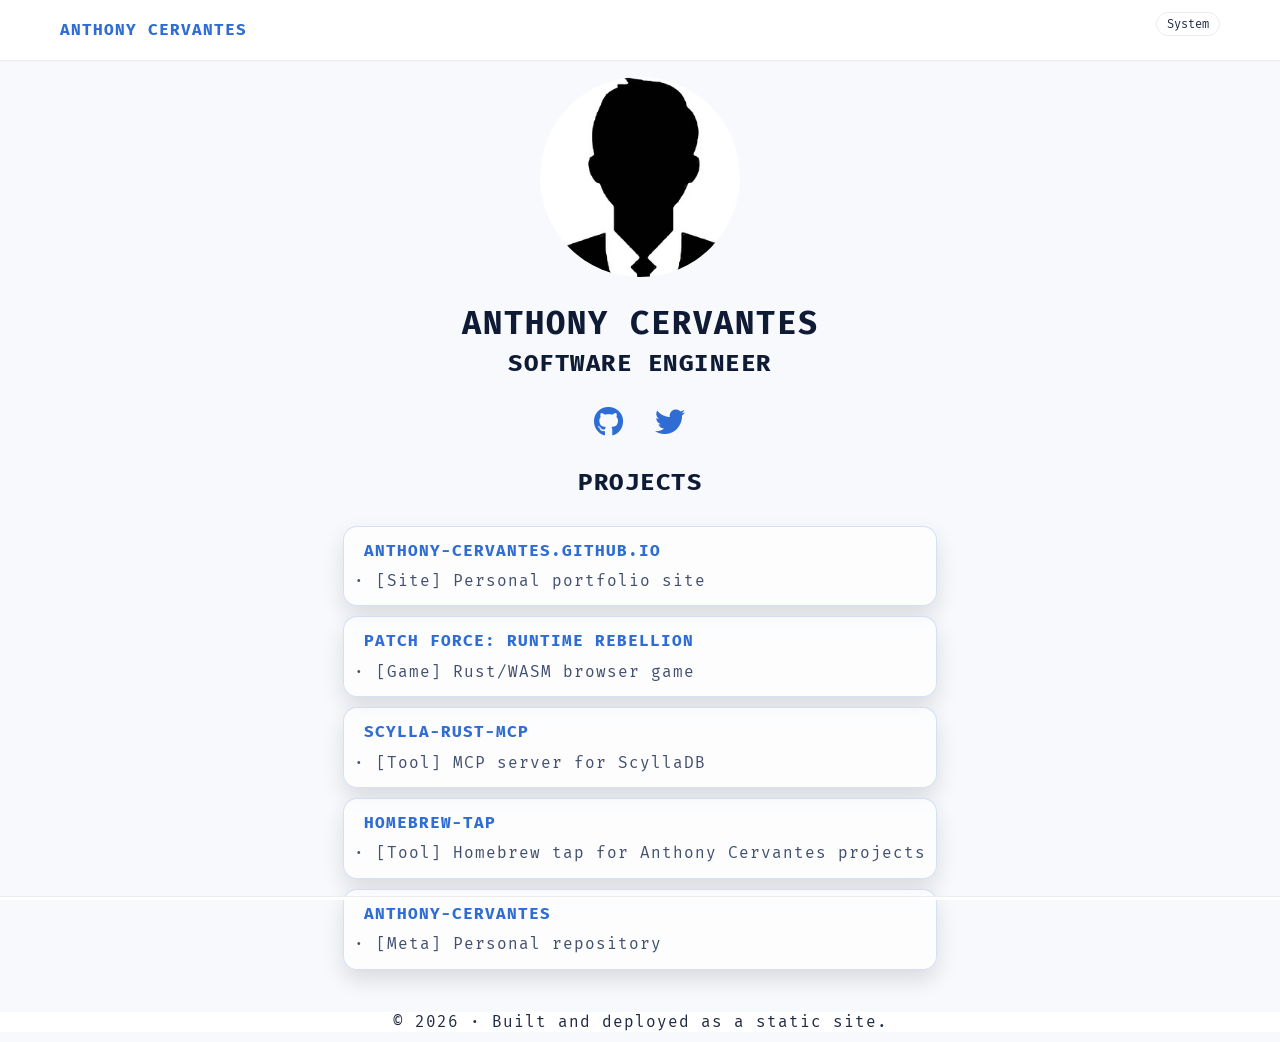
==== commit 8ed9703b: "Add System/Light/Dark theme selector" ====
--- a/index.html
+++ b/index.html
@@ -147,25 +147,31 @@
                 border-color: var(--line);
             }
 
-            .theme-toggle {
+            .theme-select {
                 margin: 1.2rem 0 0 1rem;
                 border: 1px solid var(--line);
                 border-radius: 999px;
                 color: var(--text);
                 background-color: transparent;
-                padding: 0.3rem 0.8rem;
+                padding: 0.4rem 1rem;
                 cursor: pointer;
                 font-family: inherit;
                 font-size: 1.2rem;
                 line-height: 1.2;
+                appearance: none;
                 transition:
                     background-color 0.2s ease,
                     border-color 0.2s ease;
             }
 
-            .theme-toggle:hover,
-            .theme-toggle:focus-visible {
+            .theme-select:hover,
+            .theme-select:focus-visible {
                 background-color: rgba(255, 255, 255, 0.08);
+            }
+
+            .theme-select option {
+                background: var(--surface);
+                color: var(--text);
             }
 
             .projects {
@@ -236,15 +242,11 @@
             <nav class="navigation">
                 <section class="container">
                     <a class="navigation-title" href="/">Anthony Cervantes</a>
-                    <button
-                        id="themeToggle"
-                        class="theme-toggle float-right"
-                        type="button"
-                        aria-pressed="false"
-                        aria-label="Switch to dark mode"
-                    >
-                        🌙 Dark
-                    </button>
+                    <select id="themeSelect" class="theme-select float-right" aria-label="Theme selector">
+                        <option value="system">System</option>
+                        <option value="light">Light</option>
+                        <option value="dark">Dark</option>
+                    </select>
                     <input type="checkbox" id="menu-control" />
                     <label class="menu-mobile float-right" for="menu-control">
                         <span class="btn-mobile float-right">&#9776;</span>
@@ -456,46 +458,54 @@
                 const STORAGE_KEY = "themePreference";
                 const DARK_CLASS = "theme-dark";
                 const LIGHT_CLASS = "theme-light";
-                const toggleButton = document.getElementById("themeToggle");
-
-                function setTheme(mode) {
-                    const isDark = mode === "dark";
+                const select = document.getElementById("themeSelect");
+
+                function applyTheme(mode) {
+                    const preferredMode = mode || "system";
+                    const useDark =
+                        preferredMode === "dark" ||
+                        (preferredMode === "system" &&
+                            window.matchMedia("(prefers-color-scheme: dark)")
+                                .matches);
+
                     document.body.classList.remove(DARK_CLASS, LIGHT_CLASS);
                     document.body.classList.add(
-                        isDark ? DARK_CLASS : LIGHT_CLASS,
+                        useDark ? DARK_CLASS : LIGHT_CLASS,
                     );
-                    localStorage.setItem(STORAGE_KEY, mode);
-                    if (!toggleButton) return;
-                    toggleButton.textContent = isDark ? "☀️ Light" : "🌙 Dark";
-                    toggleButton.setAttribute(
-                        "aria-label",
-                        isDark
-                            ? "Switch to light mode"
-                            : "Switch to dark mode",
-                    );
-                    toggleButton.setAttribute("aria-pressed", isDark);
+
+                    if (select) {
+                        select.value = preferredMode;
+                    }
+
+                    try {
+                        localStorage.setItem(STORAGE_KEY, preferredMode);
+                    } catch (e) {}
                 }
 
-                const saved = localStorage.getItem(STORAGE_KEY);
-                const prefersDark = window.matchMedia(
+                let preference = "system";
+                try {
+                    const saved = localStorage.getItem(STORAGE_KEY);
+                    if (saved) {
+                        preference = saved;
+                    }
+                } catch (err) {}
+
+                applyTheme(preference);
+
+                const systemTheme = window.matchMedia(
                     "(prefers-color-scheme: dark)",
-                ).matches;
-                const initial = saved || (prefersDark ? "dark" : "light");
-                setTheme(initial);
-
-                window
-                    .matchMedia("(prefers-color-scheme: dark)")
-                    .addEventListener("change", function (event) {
-                        if (!localStorage.getItem(STORAGE_KEY)) {
-                            setTheme(event.matches ? "dark" : "light");
-                        }
-                    });
-
-                if (toggleButton) {
-                    toggleButton.addEventListener("click", function () {
-                        const currentlyDark =
-                            document.body.classList.contains(DARK_CLASS);
-                        setTheme(currentlyDark ? "light" : "dark");
+                );
+
+                systemTheme.addEventListener("change", function () {
+                    if (preference === "system") {
+                        applyTheme("system");
+                    }
+                });
+
+                if (select) {
+                    select.addEventListener("change", function () {
+                        preference = select.value;
+                        applyTheme(preference);
                     });
                 }
             })();
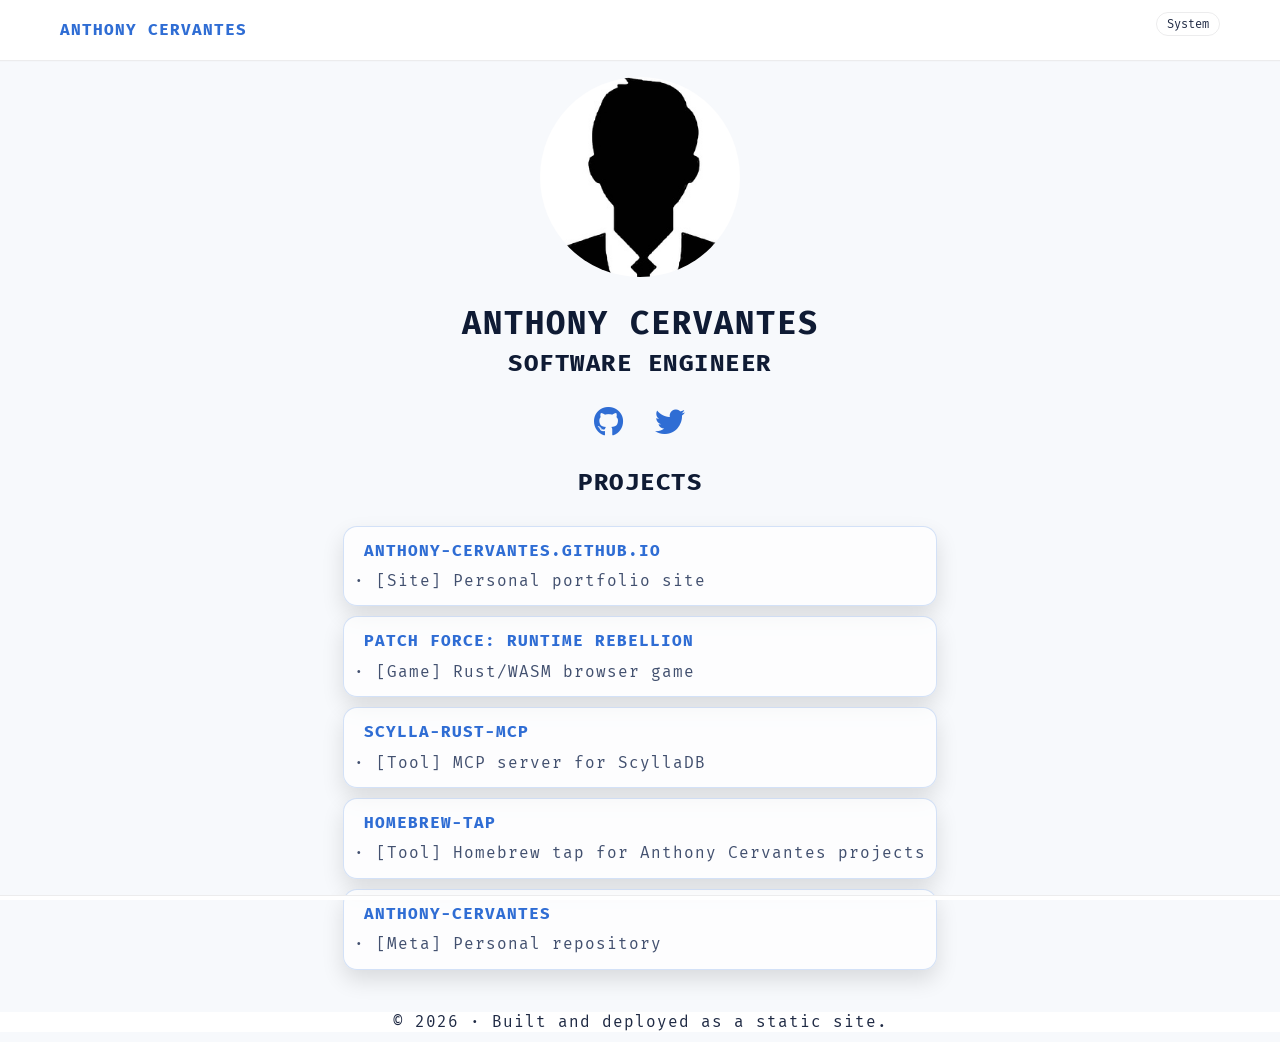
==== commit 5fb9a177: "Remove social share buttons from footer" ====
--- a/index.html
+++ b/index.html
@@ -360,44 +360,6 @@
 
             <footer class="footer">
                 <section class="container">
-                    <div class="sns-shares sp-sns-shares">
-                        <a
-                            class="sns-share twitter-share"
-                            href="https://twitter.com/intent/tweet?original_referer=https%3A%2F%2Fanthony-cervantes.github.io%2F&ref_src=twsrc%5Etfw&text=Anthony%20Cervantes Anthony%20Cervantes&tw_p=tweetbutton&url=https%3A%2F%2Fanthony-cervantes.github.io%2F"
-                            ><i class="fab fa-twitter"></i
-                        ></a>
-
-                        <a
-                            class="fb btn sns-share fb-share"
-                            href="http://www.facebook.com/share.php?u=https%3A%2F%2Fanthony-cervantes.github.io%2F"
-                            onclick="
-                                window.open(
-                                    this.href,
-                                    'FBwindow',
-                                    'width=650, height=450, menubar=no, toolbar=no, scrollbars=yes',
-                                );
-                                return false;
-                            "
-                            ><i class="fab fa-facebook-f"></i
-                        ></a>
-
-                        <a
-                            class="sns-share hatena-share"
-                            href="http://b.hatena.ne.jp/entry/https://anthony-cervantes.github.io/"
-                            data-hatena-bookmark-layout="touch"
-                            data-hatena-bookmark-width="40"
-                            data-hatena-bookmark-height="40"
-                            title="このエントリーをはてなブックマークに追加"
-                            ><i class="fas fa-bookmark"></i
-                        ></a>
-
-                        <a
-                            class="sns-share line-share"
-                            href="https://social-plugins.line.me/lineit/share?url=https%3A%2F%2Fanthony-cervantes.github.io%2F"
-                            ><i class="fab fa-line"></i
-                        ></a>
-                    </div>
-
                     © 2026 · Built and deployed as a static site.
                 </section>
             </footer>
@@ -410,43 +372,6 @@
                         >
                     </p>
 
-                    <div class="sns-shares pc-sns-shares">
-                        <a
-                            class="sns-share twitter-share"
-                            href="https://twitter.com/intent/tweet?original_referer=https%3A%2F%2Fanthony-cervantes.github.io%2F&ref_src=twsrc%5Etfw&text=Anthony%20Cervantes Anthony%20Cervantes&tw_p=tweetbutton&url=https%3A%2F%2Fanthony-cervantes.github.io%2F"
-                            ><i class="fab fa-twitter"></i
-                        ></a>
-
-                        <a
-                            class="fb btn sns-share fb-share"
-                            href="http://www.facebook.com/share.php?u=https%3A%2F%2Fanthony-cervantes.github.io%2F"
-                            onclick="
-                                window.open(
-                                    this.href,
-                                    'FBwindow',
-                                    'width=650, height=450, menubar=no, toolbar=no, scrollbars=yes',
-                                );
-                                return false;
-                            "
-                            ><i class="fab fa-facebook-f"></i
-                        ></a>
-
-                        <a
-                            class="sns-share hatena-share"
-                            href="http://b.hatena.ne.jp/entry/https://anthony-cervantes.github.io/"
-                            data-hatena-bookmark-layout="touch"
-                            data-hatena-bookmark-width="40"
-                            data-hatena-bookmark-height="40"
-                            title="このエントリーをはてなブックマークに追加"
-                            ><i class="fas fa-bookmark"></i
-                        ></a>
-
-                        <a
-                            class="sns-share line-share"
-                            href="https://social-plugins.line.me/lineit/share?url=https%3A%2F%2Fanthony-cervantes.github.io%2F"
-                            ><i class="fab fa-line"></i
-                        ></a>
-                    </div>
                 </section>
             </div>
         </main>
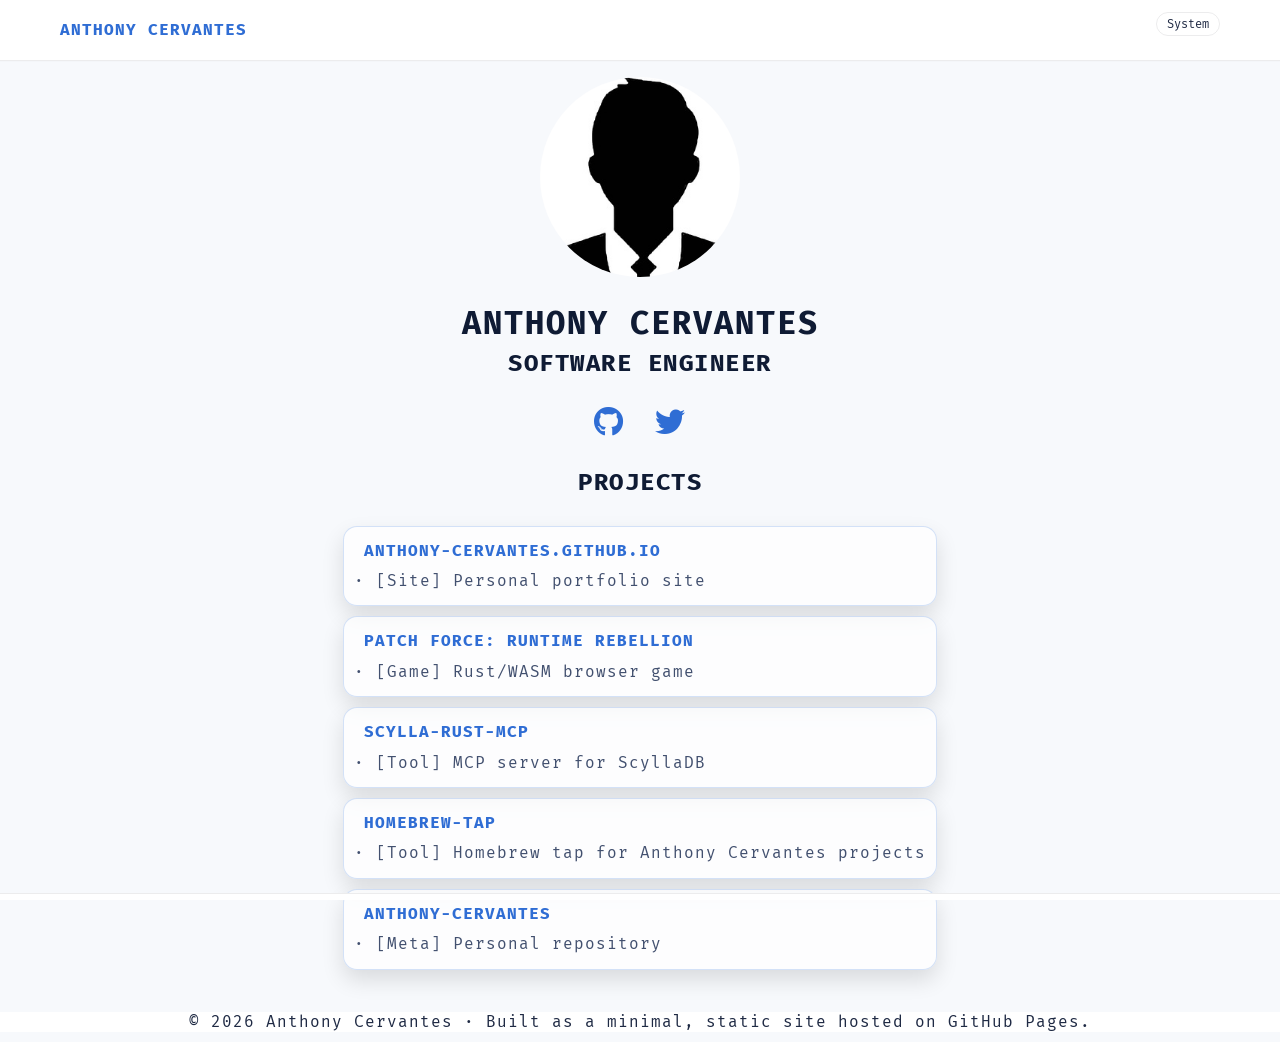
==== commit e0c93441: "Refine footer copyright copy" ====
--- a/index.html
+++ b/index.html
@@ -360,7 +360,7 @@
 
             <footer class="footer">
                 <section class="container">
-                    © 2026 · Built and deployed as a static site.
+                    © 2026 Anthony Cervantes · Built as a minimal, static site hosted on GitHub Pages.
                 </section>
             </footer>
             <div class="fixed-bar">
--- a/css/style.min.css
+++ b/css/style.min.css
@@ -1 +1 @@
-*,*:after,*:before{box-sizing:inherit}html{box-sizing:border-box;font-size:62.5%}body{display:flex;color:#323232;background-color:#fefefe;font-family:'Fira Mono',monospace;font-size:1.6em;font-weight:400;letter-spacing:.0625em;line-height:1.8em}@media only screen and (min-device-width:320px) and (max-device-width:480px){body{font-size:1.4em;line-height:1.6em}}a{font-weight:700;color:#000;text-decoration:none}a:focus,a:hover{text-decoration:underline}p{margin:1.6rem 0 1.6rem 0}p a{font-weight:400;color:#000;text-decoration:underline;text-underline-position:under}p a:focus,p a:hover{color:#36c}h1,h2,h3,h4,h5,h6{color:#000;text-transform:uppercase;letter-spacing:.0625em;margin:3.2rem 0 1.6rem 0}h1{font-size:3.2rem;line-height:3.2rem}@media only screen and (min-device-width:320px) and (max-device-width:480px){h1{font-size:2.8rem;line-height:2.8rem}}h2{font-size:2.8rem;line-height:2.8rem}@media only screen and (min-device-width:320px) and (max-device-width:480px){h2{font-size:2.4rem;line-height:2.4rem}}h3{font-size:2.4rem;line-height:2.4rem}@media only screen and (min-device-width:320px) and (max-device-width:480px){h3{font-size:2rem;line-height:2rem}}h4{font-size:2.2rem;line-height:2.2rem}@media only screen and (min-device-width:320px) and (max-device-width:480px){h4{font-size:1.8rem;line-height:1.8rem}}h5{font-size:2rem;line-height:2rem}@media only screen and (min-device-width:320px) and (max-device-width:480px){h5{font-size:1.6rem;line-height:1.6rem}}h6{font-size:1.4rem;line-height:1.4rem}pre{margin:1.6rem 0 1rem 0;padding:1.6rem;overflow-x:auto}code{display:inline-block;background-color:#000;color:#fefefe;padding:.4rem .8rem .4rem .8rem}blockquote{border-left:2px solid #dcdcdc;padding-left:1.6rem;font-style:italic}th,td{padding:1.6rem}table{border-collapse:collapse}table td,table th{border:2px solid #000}table tr:first-child th{border-top:0}table tr:last-child td{border-bottom:0}table tr td:first-child,table tr th:first-child{border-left:0}table tr td:last-child,table tr th:last-child{border-right:0}img{max-width:100%}.wrapper{display:flex;flex-direction:column;min-height:100vh;width:100%}.container{margin:0 auto;max-width:120rem;width:100%;padding-left:2rem;padding-right:2rem}.navigation{height:6rem;width:100%}.navigation a{display:inline;font-size:1.6rem;text-transform:uppercase;line-height:6rem;letter-spacing:.1rem}@media only screen and (min-device-width:320px) and (max-device-width:768px){.navigation a{font-size:1.6rem}}.navigation ul{list-style:none;margin-bottom:0;margin-top:0}.navigation ul li{float:left;margin:0;position:relative}.navigation ul li a{margin-left:1rem;margin-right:1rem}@media only screen and (min-device-width:320px) and (max-device-width:768px){.navigation ul li{float:none !important}}@media only screen and (min-device-width:320px) and (max-device-width:768px){.navigation ul{visibility:hidden;opacity:0;max-height:0;z-index:5;top:5rem;right:0;width:100%;position:absolute;background-color:rgba(254,254,254,0.98);padding:0;border-bottom:solid 2px #e2dfe1;transition:opacity .25s,max-height .15s linear}}#menu-control{display:none}.btn-mobile{display:none}.mobile-menu-lang-separator-centered{display:none}@media only screen and (min-device-width:320px) and (max-device-width:768px){.btn-mobile{display:block;font-size:2rem;color:black;cursor:pointer;margin-top:1.5rem}#menu-control:checked+label .btn-mobile{color:#e2dfe1}#menu-control:checked+label ul{visibility:visible;opacity:1;max-height:100rem}.navigation-item{position:relative}.mobile-menu-lang-separator-centered{display:block;padding-left:7rem;padding-right:7rem}.mobile-menu-lang-separator-full{padding-left:1.5rem;padding-right:1.5rem}.multilingual-separator{display:none}.align-left{text-align:left;padding-left:1rem}.align-right{text-align:right;padding-right:1rem}.align-center{text-align:center}}.content{flex:1;margin-top:1.6rem;margin-bottom:3.2rem}.content article header{margin-top:3.2rem;margin-bottom:3.2rem}.content article header h1,.content article header h2{margin:0}.content article header h2{margin-top:1rem;font-size:1.8rem;color:#323232}@media only screen and (min-device-width:320px) and (max-device-width:480px){.content article header h2{font-size:1.6rem}}.avatar img{width:20rem;height:auto;border-radius:50%}@media only screen and (max-device-width:768px){.avatar img{width:10rem}}.list ul{margin:3.2rem 0 3.2rem 0;list-style:none;padding:0}.list ul li{font-size:1.6rem}@media only screen and (min-device-width:320px) and (max-device-width:480px){.list ul li{font-size:1.4rem;margin:1.6rem 0 1.6rem 0}}.list ul li span{display:inline-block;text-align:right;width:20rem;margin-right:3rem}@media only screen and (min-device-width:320px) and (max-device-width:480px){.list ul li span{display:block;text-align:left}}.list ul li a{text-transform:uppercase}.pagination{margin-top:6rem;text-align:center}.pagination li{display:inline;text-align:center}.pagination li span{margin:0;text-align:center;width:3.2rem}.pagination li a span{margin:0;text-align:center;width:3.2rem}.centered{display:flex;height:100%;align-items:center;justify-content:center}.centered .about{text-align:center}.centered .about h1{margin-top:2rem;margin-bottom:.5rem}.centered .about h2{margin-top:1rem;margin-bottom:.5rem;font-size:2.4rem}@media only screen and (min-device-width:320px) and (max-device-width:480px){.centered .about h2{font-size:2rem}}.centered .about ul{list-style:none;margin:3rem 0 1rem 0;padding:0}.centered .about ul li{display:inline-block;position:relative}.centered .about ul li a{text-transform:uppercase;margin-left:1rem;margin-right:1rem;font-size:1.6rem}@media only screen and (min-device-width:320px) and (max-device-width:480px){.centered .about ul li a{font-size:1.4rem}}.centered .error{text-align:center}.centered .error h1{margin-top:2rem;margin-bottom:.5rem;font-size:4.6rem}@media only screen and (min-device-width:320px) and (max-device-width:480px){.centered .error h1{font-size:3.2rem}}.centered .error h2{margin-top:2rem;margin-bottom:3.2rem;font-size:3.2rem}@media only screen and (min-device-width:320px) and (max-device-width:480px){.centered .error h2{font-size:2.8rem}}.footer{width:100%;text-align:center;line-height:2rem;margin-bottom:1rem}.float-right{float:right}.float-left{float:left}.title{font-weight:bold}a{position:relative;transition:.5s}a:before,a:after{position:absolute;bottom:-2px;content:"";display:inline-block;width:0;height:2px;background:#f30034;transition:.5s}a:before{left:50%}a:after{right:50%}a:hover{text-decoration:none}a:hover:before,a:hover:after{width:50%}.private{display:none}.private-inner{display:table-cell}.portfolio .portfolio-inner{display:flex;align-items:stretch}.portfolio .portfolio-inner .portfolio-image{display:flex;align-items:center;margin-right:5%;width:45%}.portfolio .portfolio-inner .portfolio-content{flex:1}#privateTrigger{cursor:pointer}#privateTrigger:hover:before,#privateTrigger:hover:after{width:0}.navigation{height:auto;box-shadow:0 0 1px rgba(0,0,0,0.08);border-bottom:1px solid rgba(0,0,0,0.15)}.fixed-bar{position:fixed;bottom:0;margin:0;height:65px;width:100%;border-top:1px solid rgba(0,0,0,0.05);background:#fefefe}.fixed-bar .container{display:flex;justify-content:center;align-items:center;position:relative;height:65px}code{background:#364549 !important}.social-list .social-item i{font-size:30px}.sns-shares{display:flex;align-items:center;justify-content:space-around;position:absolute;right:0}.sns-shares .sns-share{display:flex;align-items:center;justify-content:space-around;height:56px;width:56px;text-decoration:none}.sns-shares .sns-share:hover:before,.sns-shares .sns-share:hover:after{width:0}.sns-shares .twitter-share .fa-twitter{font-size:24px}.sns-shares .fb-share .fa-facebook-f{font-size:24px}.sns-shares .hatena-share .fa-bookmark{font-size:24px}.sns-shares .line-share .fa-line{font-size:30px}.sns-shares .linkedIn-share .fa-linkedin{font-size:30px}.sp-sns-shares{display:none}@media(max-width:920px){.pc-sns-shares{display:none}.sp-sns-shares{display:flex;position:relative;justify-content:space-around;width:100%}.portfolio .portfolio-inner{display:block}.portfolio .portfolio-inner .portfolio-image{width:100%}}.chroma{color:#e3e3e3;background-color:#364549}.chroma .err{color:#ddd;border-bottom:2px dotted #c01b1b}.chroma .lntd{vertical-align:top;padding:0;margin:0;border:0}.chroma .lntable{border-spacing:0;padding:0;margin:0;border:0;width:auto;overflow:auto;display:block}.chroma .hl{display:block;width:100%;background-color:#ffc}.chroma .lnt{margin-right:.4em;padding:0 .4em 0 .4em}.chroma .ln{margin-right:.4em;padding:0 .4em 0 .4em}.chroma .k{color:#ebd247}.chroma .kc{color:#ebd247}.chroma .kd{color:#ebd247}.chroma .kn{color:#ff8095}.chroma .kp{color:#ebd247}.chroma .kr{color:#ebd247}.chroma .kt{color:#ebd247}.chroma .na{color:#8bdf4c}.chroma .nc{color:#8bdf4c}.chroma .no{color:#ebd247}.chroma .nd{color:#8bdf4c}.chroma .ne{color:#8bdf4c}.chroma .nf{color:#8bdf4c}.chroma .nx{color:#8bdf4c}.chroma .nt{color:#ff8095}.chroma .l{color:#a980f5}.chroma .ld{color:#41b7d7}.chroma .s{color:#41b7d7}.chroma .sa{color:#41b7d7}.chroma .sb{color:#41b7d7}.chroma .sc{color:#41b7d7}.chroma .dl{color:#41b7d7}.chroma .sd{color:#41b7d7}.chroma .s2{color:#41b7d7}.chroma .se{color:#a980f5}.chroma .sh{color:#41b7d7}.chroma .si{color:#41b7d7}.chroma .sx{color:#41b7d7}.chroma .sr{color:#41b7d7}.chroma .s1{color:#41b7d7}.chroma .ss{color:#41b7d7}.chroma .m{color:#a980f5}.chroma .mb{color:#a980f5}.chroma .mf{color:#a980f5}.chroma .mh{color:#a980f5}.chroma .mi{color:#a980f5}.chroma .il{color:#a980f5}.chroma .mo{color:#a980f5}.chroma .o{color:#ff8095}.chroma .ow{color:#ff8095}.chroma .c{color:#9dabae}.chroma .ch{color:#9dabae}.chroma .cm{color:#9dabae}.chroma .c1{color:#9dabae}.chroma .cs{color:#9dabae}.chroma .cp{color:#9dabae}.chroma .cpf{color:#9dabae}.chroma .gd{color:#ff8095}.chroma .ge{font-style:italic}.chroma .gi{color:#8bdf4c}.chroma .gs{font-weight:bold}.chroma .gu{color:#9dabae}
+*,*:after,*:before{box-sizing:inherit}html{box-sizing:border-box;font-size:62.5%}body{display:flex;color:#323232;background-color:#fefefe;font-family:'Fira Mono',monospace;font-size:1.6em;font-weight:400;letter-spacing:.0625em;line-height:1.8em}@media only screen and (min-device-width:320px) and (max-device-width:480px){body{font-size:1.4em;line-height:1.6em}}a{font-weight:700;color:#000;text-decoration:none}a:focus,a:hover{text-decoration:underline}p{margin:1.6rem 0 1.6rem 0}p a{font-weight:400;color:#000;text-decoration:underline;text-underline-position:under}p a:focus,p a:hover{color:#36c}h1,h2,h3,h4,h5,h6{color:#000;text-transform:uppercase;letter-spacing:.0625em;margin:3.2rem 0 1.6rem 0}h1{font-size:3.2rem;line-height:3.2rem}@media only screen and (min-device-width:320px) and (max-device-width:480px){h1{font-size:2.8rem;line-height:2.8rem}}h2{font-size:2.8rem;line-height:2.8rem}@media only screen and (min-device-width:320px) and (max-device-width:480px){h2{font-size:2.4rem;line-height:2.4rem}}h3{font-size:2.4rem;line-height:2.4rem}@media only screen and (min-device-width:320px) and (max-device-width:480px){h3{font-size:2rem;line-height:2rem}}h4{font-size:2.2rem;line-height:2.2rem}@media only screen and (min-device-width:320px) and (max-device-width:480px){h4{font-size:1.8rem;line-height:1.8rem}}h5{font-size:2rem;line-height:2rem}@media only screen and (min-device-width:320px) and (max-device-width:480px){h5{font-size:1.6rem;line-height:1.6rem}}h6{font-size:1.4rem;line-height:1.4rem}pre{margin:1.6rem 0 1rem 0;padding:1.6rem;overflow-x:auto}code{display:inline-block;background-color:#000;color:#fefefe;padding:.4rem .8rem .4rem .8rem}blockquote{border-left:2px solid #dcdcdc;padding-left:1.6rem;font-style:italic}th,td{padding:1.6rem}table{border-collapse:collapse}table td,table th{border:2px solid #000}table tr:first-child th{border-top:0}table tr:last-child td{border-bottom:0}table tr td:first-child,table tr th:first-child{border-left:0}table tr td:last-child,table tr th:last-child{border-right:0}img{max-width:100%}.wrapper{display:flex;flex-direction:column;min-height:100vh;width:100%}.container{margin:0 auto;max-width:120rem;width:100%;padding-left:2rem;padding-right:2rem}.navigation{height:6rem;width:100%}.navigation a{display:inline;font-size:1.6rem;text-transform:uppercase;line-height:6rem;letter-spacing:.1rem}@media only screen and (min-device-width:320px) and (max-device-width:768px){.navigation a{font-size:1.6rem}}.navigation ul{list-style:none;margin-bottom:0;margin-top:0}.navigation ul li{float:left;margin:0;position:relative}.navigation ul li a{margin-left:1rem;margin-right:1rem}@media only screen and (min-device-width:320px) and (max-device-width:768px){.navigation ul li{float:none !important}}@media only screen and (min-device-width:320px) and (max-device-width:768px){.navigation ul{visibility:hidden;opacity:0;max-height:0;z-index:5;top:5rem;right:0;width:100%;position:absolute;background-color:rgba(254,254,254,0.98);padding:0;border-bottom:solid 2px #e2dfe1;transition:opacity .25s,max-height .15s linear}}#menu-control{display:none}.btn-mobile{display:none}.mobile-menu-lang-separator-centered{display:none}@media only screen and (min-device-width:320px) and (max-device-width:768px){.btn-mobile{display:block;font-size:2rem;color:black;cursor:pointer;margin-top:1.5rem}#menu-control:checked+label .btn-mobile{color:#e2dfe1}#menu-control:checked+label ul{visibility:visible;opacity:1;max-height:100rem}.navigation-item{position:relative}.mobile-menu-lang-separator-centered{display:block;padding-left:7rem;padding-right:7rem}.mobile-menu-lang-separator-full{padding-left:1.5rem;padding-right:1.5rem}.multilingual-separator{display:none}.align-left{text-align:left;padding-left:1rem}.align-right{text-align:right;padding-right:1rem}.align-center{text-align:center}}.content{flex:1;margin-top:1.6rem;margin-bottom:3.2rem}.content article header{margin-top:3.2rem;margin-bottom:3.2rem}.content article header h1,.content article header h2{margin:0}.content article header h2{margin-top:1rem;font-size:1.8rem;color:#323232}@media only screen and (min-device-width:320px) and (max-device-width:480px){.content article header h2{font-size:1.6rem}}.avatar img{width:20rem;height:auto;border-radius:50%}@media only screen and (max-device-width:768px){.avatar img{width:10rem}}.list ul{margin:3.2rem 0 3.2rem 0;list-style:none;padding:0}.list ul li{font-size:1.6rem}@media only screen and (min-device-width:320px) and (max-device-width:480px){.list ul li{font-size:1.4rem;margin:1.6rem 0 1.6rem 0}}.list ul li span{display:inline-block;text-align:right;width:20rem;margin-right:3rem}@media only screen and (min-device-width:320px) and (max-device-width:480px){.list ul li span{display:block;text-align:left}}.list ul li a{text-transform:uppercase}.pagination{margin-top:6rem;text-align:center}.pagination li{display:inline;text-align:center}.pagination li span{margin:0;text-align:center;width:3.2rem}.pagination li a span{margin:0;text-align:center;width:3.2rem}.centered{display:flex;height:100%;align-items:center;justify-content:center}.centered .about{text-align:center}.centered .about h1{margin-top:2rem;margin-bottom:.5rem}.centered .about h2{margin-top:1rem;margin-bottom:.5rem;font-size:2.4rem}@media only screen and (min-device-width:320px) and (max-device-width:480px){.centered .about h2{font-size:2rem}}.centered .about ul{list-style:none;margin:3rem 0 1rem 0;padding:0}.centered .about ul li{display:inline-block;position:relative}.centered .about ul li a{text-transform:uppercase;margin-left:1rem;margin-right:1rem;font-size:1.6rem}@media only screen and (min-device-width:320px) and (max-device-width:480px){.centered .about ul li a{font-size:1.4rem}}.centered .error{text-align:center}.centered .error h1{margin-top:2rem;margin-bottom:.5rem;font-size:4.6rem}@media only screen and (min-device-width:320px) and (max-device-width:480px){.centered .error h1{font-size:3.2rem}}.centered .error h2{margin-top:2rem;margin-bottom:3.2rem;font-size:3.2rem}@media only screen and (min-device-width:320px) and (max-device-width:480px){.centered .error h2{font-size:2.8rem}}.footer{width:100%;text-align:center;line-height:2rem;margin-bottom:1rem}.float-right{float:right}.float-left{float:left}.title{font-weight:bold}a{position:relative;transition:.5s}a:before,a:after{position:absolute;bottom:-2px;content:"";display:inline-block;width:0;height:2px;background:#f30034;transition:.5s}a:before{left:50%}a:after{right:50%}a:hover{text-decoration:none}a:hover:before,a:hover:after{width:50%}.private{display:none}.private-inner{display:table-cell}.portfolio .portfolio-inner{display:flex;align-items:stretch}.portfolio .portfolio-inner .portfolio-image{display:flex;align-items:center;margin-right:5%;width:45%}.portfolio .portfolio-inner .portfolio-content{flex:1}#privateTrigger{cursor:pointer}#privateTrigger:hover:before,#privateTrigger:hover:after{width:0}.navigation{height:auto;box-shadow:0 0 1px rgba(0,0,0,0.08);border-bottom:1px solid rgba(0,0,0,0.15)}.fixed-bar{position:fixed;bottom:0;margin:0;height:65px;width:100%;border-top:1px solid rgba(0,0,0,0.05);background:#fefefe}.fixed-bar .container{display:flex;justify-content:center;align-items:center;position:relative;height:65px}code{background:#364549 !important}.social-list .social-item i{font-size:30px}.portfolio .portfolio-inner{display:block}.portfolio .portfolio-inner .portfolio-image{width:100%}.chroma{color:#e3e3e3;background-color:#364549}.chroma .err{color:#ddd;border-bottom:2px dotted #c01b1b}.chroma .lntd{vertical-align:top;padding:0;margin:0;border:0}.chroma .lntable{border-spacing:0;padding:0;margin:0;border:0;width:auto;overflow:auto;display:block}.chroma .hl{display:block;width:100%;background-color:#ffc}.chroma .lnt{margin-right:.4em;padding:0 .4em 0 .4em}.chroma .ln{margin-right:.4em;padding:0 .4em 0 .4em}.chroma .k{color:#ebd247}.chroma .kc{color:#ebd247}.chroma .kd{color:#ebd247}.chroma .kn{color:#ff8095}.chroma .kp{color:#ebd247}.chroma .kr{color:#ebd247}.chroma .kt{color:#ebd247}.chroma .na{color:#8bdf4c}.chroma .nc{color:#8bdf4c}.chroma .no{color:#ebd247}.chroma .nd{color:#8bdf4c}.chroma .ne{color:#8bdf4c}.chroma .nf{color:#8bdf4c}.chroma .nx{color:#8bdf4c}.chroma .nt{color:#ff8095}.chroma .l{color:#a980f5}.chroma .ld{color:#41b7d7}.chroma .s{color:#41b7d7}.chroma .sa{color:#41b7d7}.chroma .sb{color:#41b7d7}.chroma .sc{color:#41b7d7}.chroma .dl{color:#41b7d7}.chroma .sd{color:#41b7d7}.chroma .s2{color:#41b7d7}.chroma .se{color:#a980f5}.chroma .sh{color:#41b7d7}.chroma .si{color:#41b7d7}.chroma .sx{color:#41b7d7}.chroma .sr{color:#41b7d7}.chroma .s1{color:#41b7d7}.chroma .ss{color:#41b7d7}.chroma .m{color:#a980f5}.chroma .mb{color:#a980f5}.chroma .mf{color:#a980f5}.chroma .mh{color:#a980f5}.chroma .mi{color:#a980f5}.chroma .il{color:#a980f5}.chroma .mo{color:#a980f5}.chroma .o{color:#ff8095}.chroma .ow{color:#ff8095}.chroma .c{color:#9dabae}.chroma .ch{color:#9dabae}.chroma .cm{color:#9dabae}.chroma .c1{color:#9dabae}.chroma .cs{color:#9dabae}.chroma .cp{color:#9dabae}.chroma .cpf{color:#9dabae}.chroma .gd{color:#ff8095}.chroma .ge{font-style:italic}.chroma .gi{color:#8bdf4c}.chroma .gs{font-weight:bold}.chroma .gu{color:#9dabae}
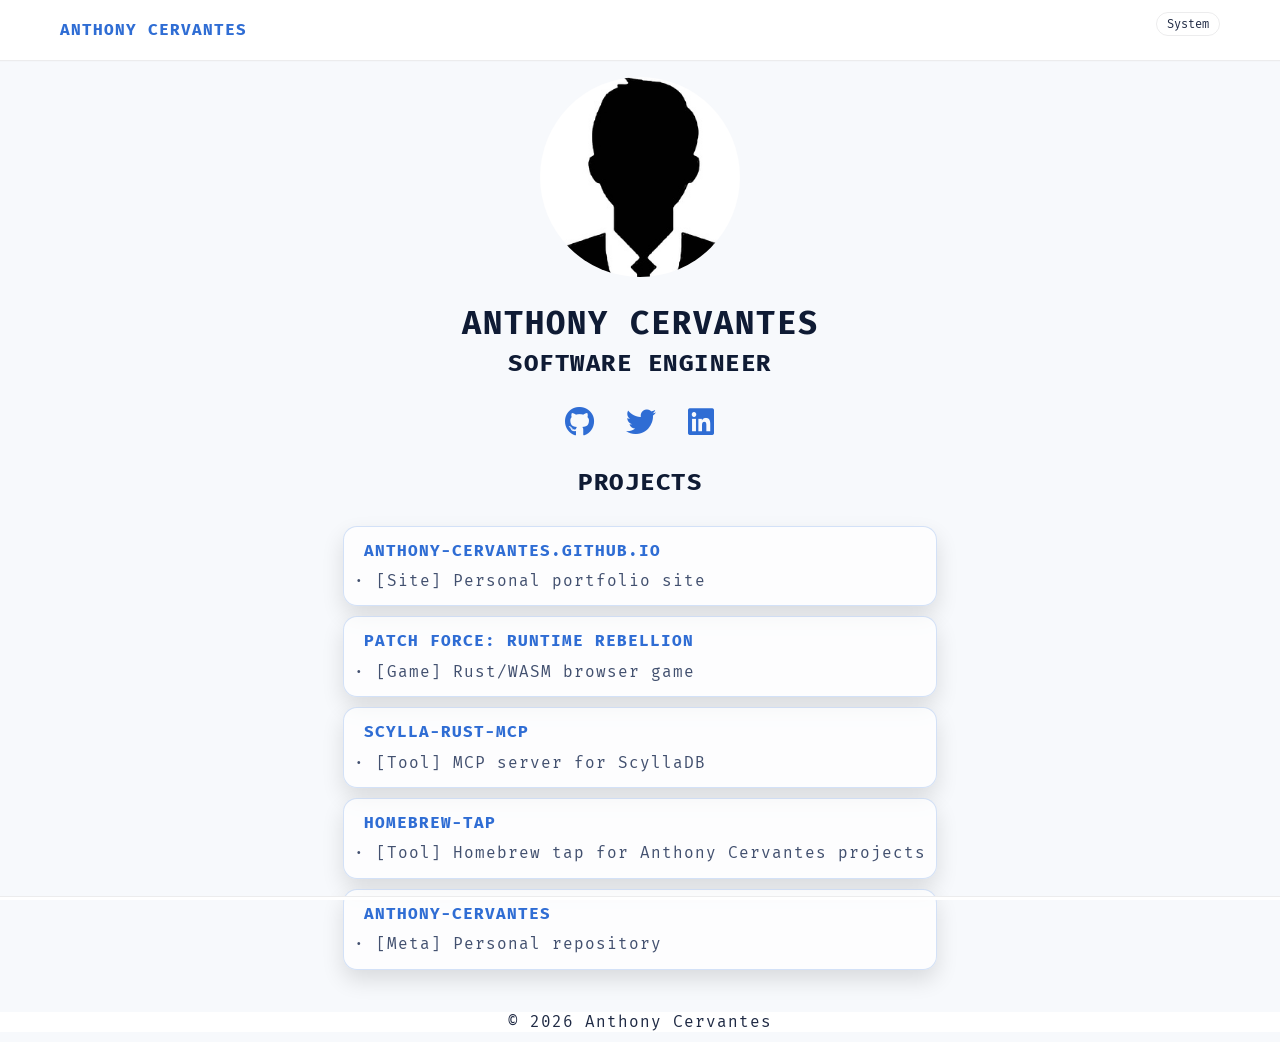
==== commit 4edf035e: "Add LinkedIn social link" ====
--- a/index.html
+++ b/index.html
@@ -242,7 +242,11 @@
             <nav class="navigation">
                 <section class="container">
                     <a class="navigation-title" href="/">Anthony Cervantes</a>
-                    <select id="themeSelect" class="theme-select float-right" aria-label="Theme selector">
+                    <select
+                        id="themeSelect"
+                        class="theme-select float-right"
+                        aria-label="Theme selector"
+                    >
                         <option value="system">System</option>
                         <option value="light">Light</option>
                         <option value="dark">Dark</option>
@@ -289,6 +293,20 @@
                                     ></i>
                                 </a>
                             </li>
+
+                            <li class="social-item">
+                                <a
+                                    href="https://www.linkedin.com/in/anthony-cervantes21/"
+                                    aria-label="LinkedIn"
+                                    target="_blank"
+                                    rel="noopener"
+                                >
+                                    <i
+                                        class="fab fa-linkedin"
+                                        aria-hidden="true"
+                                    ></i>
+                                </a>
+                            </li>
                         </ul>
 
                         <section class="projects">
@@ -359,9 +377,7 @@
             </div>
 
             <footer class="footer">
-                <section class="container">
-                    © 2026 Anthony Cervantes · Built as a minimal, static site hosted on GitHub Pages.
-                </section>
+                <section class="container">© 2026 Anthony Cervantes</section>
             </footer>
             <div class="fixed-bar">
                 <section class="container">
@@ -371,7 +387,6 @@
                             >Click!</a
                         >
                     </p>
-
                 </section>
             </div>
         </main>
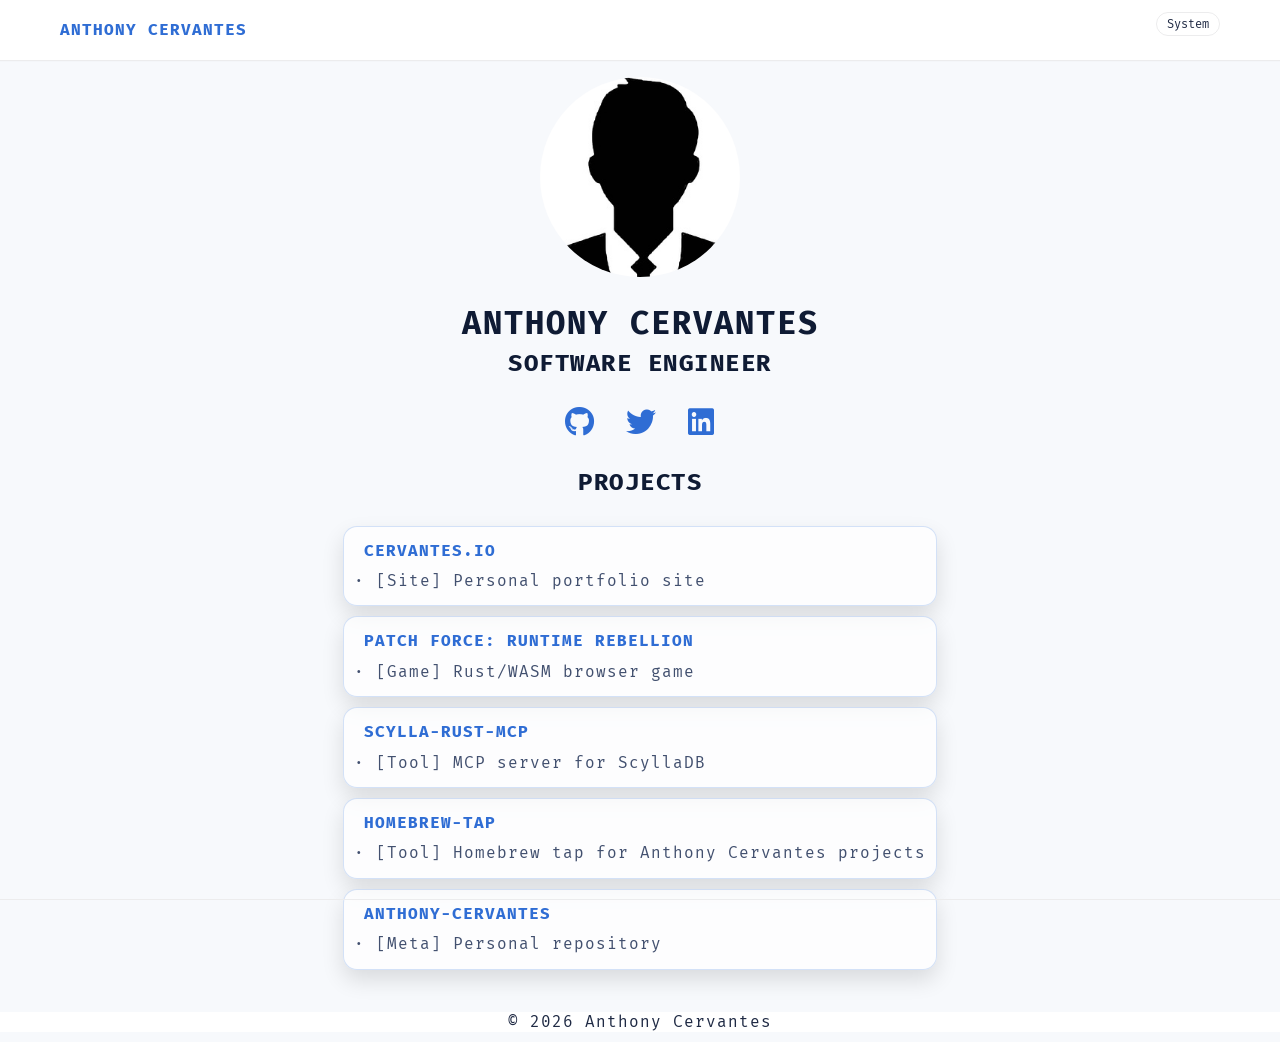
==== commit 4df132cd: "Point personal portfolio card to cervantes.io" ====
--- a/index.html
+++ b/index.html
@@ -316,10 +316,10 @@
                             <ul class="project-list">
                                 <li class="project-card">
                                     <a
-                                        href="https://github.com/anthony-cervantes/anthony-cervantes.github.io"
+                                        href="https://cervantes.io/"
                                         target="_blank"
                                         rel="noopener"
-                                        >anthony-cervantes.github.io</a
+                                        >cervantes.io</a
                                     >
                                     <span class="project-meta">
                                         · [Site] Personal portfolio site</span
